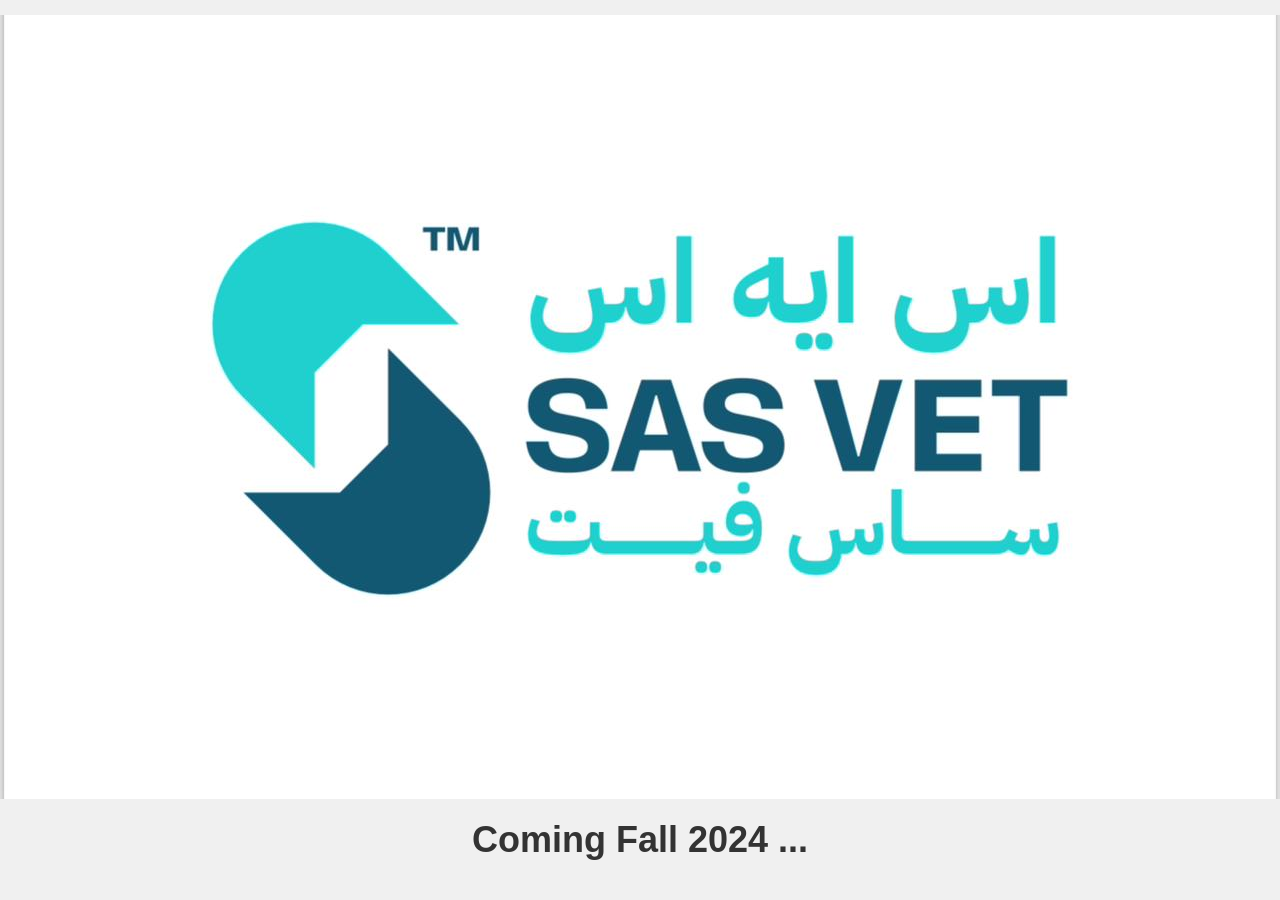
==== index.html @ 6d78b199 "Update index.html" ====
<!DOCTYPE html>
<html lang="en">
<head>
    <meta charset="UTF-8">
    <meta name="viewport" content="width=device-width, initial-scale=1.0">
    <title>Coming Fall 2024</title>
    <style>
        body {
            margin: 0;
            padding: 0;
            display: flex;
            justify-content: center;
            align-items: center;
            height: 100vh;
            background-color: #f0f0f0;
            flex-direction: column;
            font-family: Arial, sans-serif;
        }

        img {
            max-width: 100%;
            height: auto;
        }

        h1 {
            margin-top: 20px;
            font-size: 36px;
            color: #333;
        }
    </style>
</head>
<body>
    <img src="img-1.jpg" alt="Image Description">
    <h1>Coming Fall 2024 ...</h1>
</body>
</html>
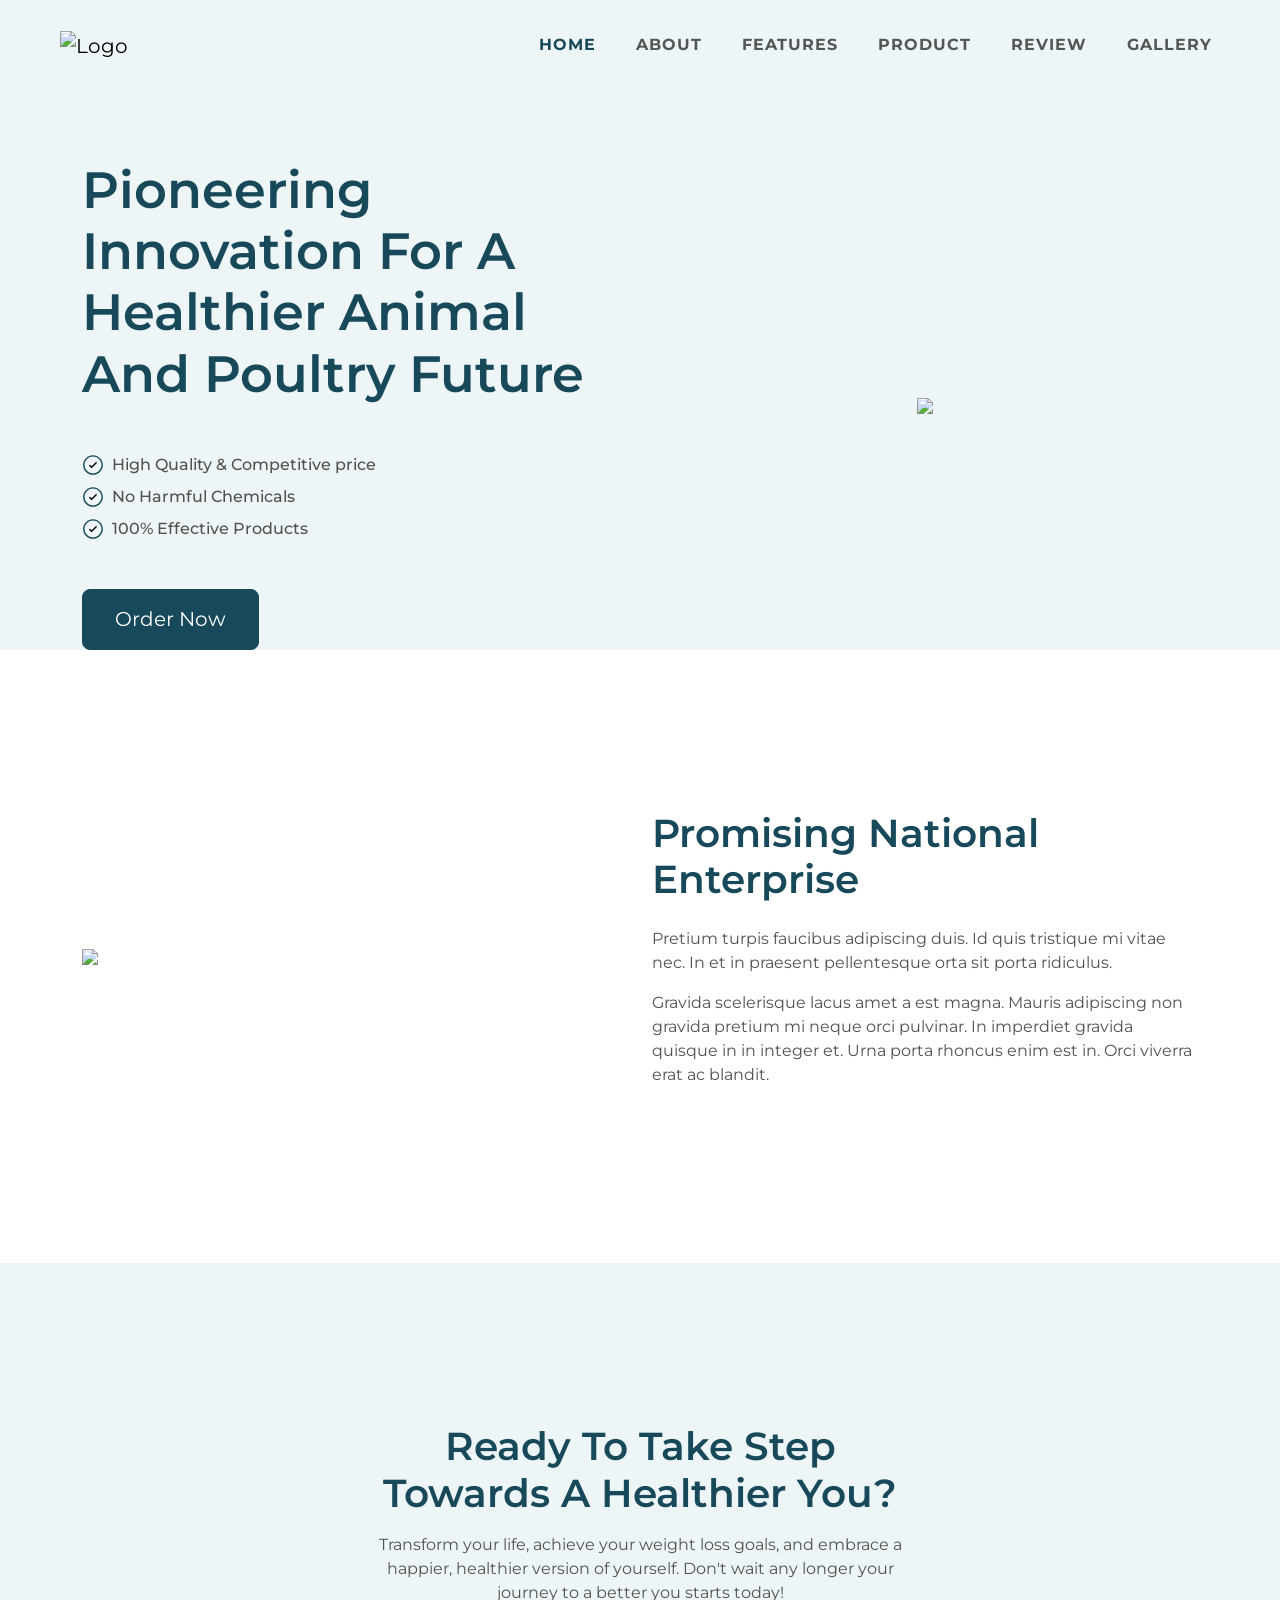
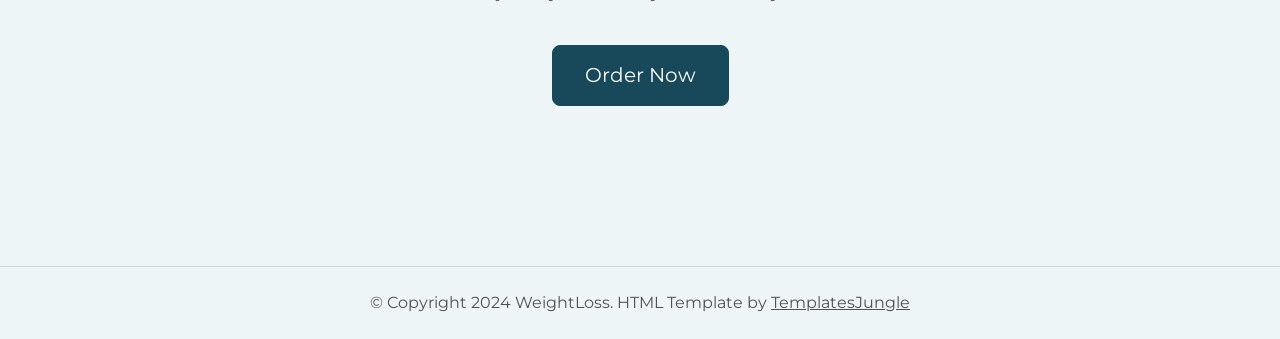
==== commit d55692d5: "Update index.html" ====
--- a/index.html
+++ b/index.html
@@ -1,36 +1,651 @@
-<!DOCTYPE html>
+<!doctype html>
 <html lang="en">
-<head>
-    <meta charset="UTF-8">
-    <meta name="viewport" content="width=device-width, initial-scale=1.0">
-    <title>Coming Fall 2024</title>
-    <style>
-        body {
-            margin: 0;
-            padding: 0;
-            display: flex;
-            justify-content: center;
-            align-items: center;
-            height: 100vh;
-            background-color: #f0f0f0;
-            flex-direction: column;
-            font-family: Arial, sans-serif;
-        }
-
-        img {
-            max-width: 100%;
-            height: auto;
-        }
-
-        h1 {
-            margin-top: 20px;
-            font-size: 36px;
-            color: #333;
-        }
-    </style>
-</head>
-<body>
-    <img src="img-1.jpg" alt="Image Description">
-    <h1>Coming Fall 2024 ...</h1>
-</body>
+    <head>
+        <title>SAS-VET-EG</title>
+        <meta charset="utf-8">
+        <meta http-equiv="X-UA-Compatible" content="IE=edge">
+        <meta name="viewport" content="width=device-width, initial-scale=1.0">
+        <meta name="format-detection" content="telephone=no">
+        <meta name="apple-mobile-web-app-capable" content="yes">
+        <meta name="author" content="">
+        <meta name="keywords" content="">
+        <meta name="description" content="">    
+
+        <link
+        href="https://cdn.jsdelivr.net/npm/bootstrap@5.3.2/dist/css/bootstrap.min.css"
+        rel="stylesheet"
+        integrity="sha384-T3c6CoIi6uLrA9TneNEoa7RxnatzjcDSCmG1MXxSR1GAsXEV/Dwwykc2MPK8M2HN"
+        crossorigin="anonymous"
+        />
+        <link rel="stylesheet" href="https://cdn.jsdelivr.net/npm/swiper@9/swiper-bundle.min.css" />
+
+        <link rel="stylesheet" href="style.css">
+
+        <link rel="preconnect" href="https://fonts.googleapis.com">
+        <link rel="preconnect" href="https://fonts.gstatic.com" crossorigin>
+        <link href="https://fonts.googleapis.com/css2?family=Montserrat:ital,wght@0,100..900;1,100..900&display=swap" rel="stylesheet"> 
+    </head>
+
+    <body class="bg-white" data-bs-spy="scroll" data-bs-target="#navbar" data-bs-root-margin="0px 0px -40%" data-bs-smooth-scroll="true" tabindex="0">
+        <!--svgs-->
+        <svg xmlns="http://www.w3.org/2000/svg" style="display: none;">
+            <!--icons-->
+            <symbol id="circle" viewBox="0 0 24 24">
+                <path fill="##17495a" d="M16.03 10.03a.75.75 0 1 0-1.06-1.06l-4.47 4.47l-1.47-1.47a.75.75 0 0 0-1.06 1.06l2 2a.75.75 0 0 0 1.06 0z"/>
+                <path fill="#17495a" fill-rule="evenodd" d="M12 1.25C6.063 1.25 1.25 6.063 1.25 12S6.063 22.75 12 22.75S22.75 17.937 22.75 12S17.937 1.25 12 1.25M2.75 12a9.25 9.25 0 1 1 18.5 0a9.25 9.25 0 0 1-18.5 0" clip-rule="evenodd"/>
+            </symbol>
+            <symbol xmlns="http://www.w3.org/2000/svg" id="star" viewBox="0 0 512 512">
+              <path fill="currentColor" d="M394 480a16 16 0 0 1-9.39-3L256 383.76L127.39 477a16 16 0 0 1-24.55-18.08L153 310.35L23 221.2a16 16 0 0 1 9-29.2h160.38l48.4-148.95a16 16 0 0 1 30.44 0l48.4 149H480a16 16 0 0 1 9.05 29.2L359 310.35l50.13 148.53A16 16 0 0 1 394 480"/>
+            </symbol>
+        </svg>
+    
+
+        <header id="header" class="site-header">
+          <nav class="navbar navbar-expand-lg px-lg-5">
+            <div class="container-fluid py-3">
+              <a class="navbar-brand" href="#logo">
+                <img src="images/Logo.png" alt="Logo" style="width: 300px; height: 75px;">
+              </a>
+              <button 
+              class="navbar-toggler" 
+              type="button" 
+              data-bs-toggle="collapse" 
+              data-bs-target="#navbarTogglerDemo02" 
+              aria-controls="navbarTogglerDemo02" 
+              aria-expanded="false" 
+              aria-label="Toggle navigation">
+                <span class="navbar-toggler-icon"></span>
+              </button>
+              <div class="collapse navbar-collapse justify-content-end" id="navbarTogglerDemo02">
+                <ul class="navbar-nav gap-4 text-end mb-2 mb-lg-0">
+                  <li class="nav-item">
+                    <a class="nav-link active text-uppercase fw-bold" aria-current="page" href="#home">Home</a>
+                  </li>
+                  <li class="nav-item">
+                    <a class="nav-link text-uppercase fw-bold" aria-current="page" href="#about">About</a>
+                  </li>
+                  <li class="nav-item">
+                    <a class="nav-link text-uppercase fw-bold" aria-current="page" href="#features">Features</a>
+                  </li>
+                  <li class="nav-item">
+                    <a class="nav-link text-uppercase fw-bold" aria-current="page" href="#product">Product</a>
+                  </li>
+                  <li class="nav-item">
+                    <a class="nav-link text-uppercase fw-bold" aria-current="page" href="#reviews">Review</a>
+                  </li>
+                  <li class="nav-item">
+                    <a class="nav-link text-uppercase fw-bold" aria-current="page" href="#gallery">Gallery</a>
+                  </li>
+                 <!-- <li class="nav-item">
+                    <a class="nav-link text-uppercase fw-bold" aria-current="page" href="https://templatesjungle.gumroad.com/l/weightloss-product-landing-page-bootstrap-html-website-template" target="_blank">Get Pro</a>
+                 --></li>
+                </ul>                    
+              </div>
+            </div>
+          </nav>
+        </header>
+
+        <section id="home" class="bg-primary-subtle section-padding pb-5 pb-md-0">
+            <div class="container">
+              <div class="row g-4 flex-row-reverse align-items-center">
+                <div class="col-md-6 text-center">
+                    <img src="images/billboard-1.png" class="img-fluid">
+                </div>
+                <div class="col-md-6">
+                <h1 class="mb-5">
+                 Pioneering Innovation for A Healthier Animal and Poultry Future
+                </h1>
+                  <div class="d-flex align-items-center icon mt-2">
+                    <svg class="circle" width="22" height="22">
+                        <use xlink:href="#circle"></use>
+                    </svg>
+                    <p class="px-2 mb-0 fw-medium">
+                        
+                         High Quality & Competitive price
+                    </p>
+                  </div>
+                  <div class="d-flex align-items-center icon mt-2">
+                    <svg class="circle" width="22" height="22">
+                        <use xlink:href="#circle"></use>
+                    </svg>
+                    <p class="px-2 mb-0 fw-medium">
+                        No Harmful Chemicals
+                    </p>
+                  </div>
+                  <div class="d-flex align-items-center icon mt-2">
+                    <svg class="circle" width="22" height="22">
+                        <use xlink:href="#circle"></use>
+                    </svg>
+                    <p class="px-2 mb-0 fw-medium">
+                      100% Effective Products 
+                    </p>
+                  </div>
+                  <button type="button" class="btn btn-primary btn-lg mt-5 btn-color">
+                    Order now
+                  </button>                     
+                </div>
+              </div>
+            </div>
+        </section>
+
+        <section id="about" class="section-padding">
+            <div class="container">
+               <div class="row align-items-center">
+                  <div class="col">
+                      <div >
+                         <img src="images/product-1.png" class="img-fluid"> 
+                      </div>
+                  </div>
+                  <div class="col text-start">
+                    <div>
+                        <h2 class="mb-4">
+                          Promising National Enterprise
+                        </h2>
+                        <p>
+                          Pretium turpis faucibus adipiscing duis. Id quis tristique mi vitae nec. In et in praesent pellentesque orta sit porta ridiculus.
+                        </p>
+                        <p>
+                          Gravida scelerisque lacus amet a est magna. Mauris adipiscing non gravida pretium mi neque orci pulvinar. In imperdiet gravida quisque in in integer et. Urna porta rhoncus enim est in. Orci viverra erat ac blandit.
+                        </p>
+                    </div> 
+                  </div>
+               </div>
+            </div>
+        </section>
+
+     <!-- >   <section id="features" class="bg-body-secondary py-5">
+            <div class="container">
+                <div class="row align-items-center">
+                    <div class="col-md-6">
+                      <h2 class="mb-4">
+                        Benefits of Our Natural Weight Loss Product
+                      </h2>
+                      <p>
+                          Mauris adipiscing non gravida pretium mi neque orci pulvinar. In imperdiet gravida quisque in in integer et urna porta rhoncus enim est in. 
+                      </p>
+                      <ul class="ps-0">
+                        <li class="d-flex align-items-center icon mt-2">
+                            <svg class="circle" width="22" height="22">
+                                <use xlink:href="#circle"></use>
+                            </svg>
+                            <p class="px-2 mb-0 fw-medium">
+                              Our weight loss product is formulated with natural ingredients.
+                            </p>
+                        </li>
+                        <li class="d-flex align-items-center icon mt-2">
+                            <svg class="circle" width="22" height="22">
+                                <use xlink:href="#circle"></use>
+                            </svg>
+                            <p class="px-2 mb-0 fw-medium">
+                              Our product can help curb your cravings and reduce the urge to overeat.
+                            </p>
+                        </li>
+                        <li class="d-flex align-items-center icon mt-2">
+                            <svg class="circle" width="22" height="22">
+                                <use xlink:href="#circle"></use>
+                            </svg>
+                            <p class="px-2 mb-0 fw-medium">
+                              Many users experience increased energy and vitality while taking.
+                            </p>
+                        </li>
+                        <li class="d-flex align-items-center icon mt-2">
+                            <svg class="circle" width="22" height="22">
+                                <use xlink:href="#circle"></use>
+                            </svg>
+                            <p class="px-2 mb-0 fw-medium">
+                              Some ingredients support better digestion, helping your body absorb.
+                            </p>
+                        </li>
+                        <li class="d-flex align-items-center icon mt-2">
+                            <svg class="circle" width="22" height="22">
+                                <use xlink:href="#circle"></use>
+                            </svg>
+                            <p class="px-2 mb-0 fw-medium">
+                              Our product can assist in maintaining stable blood sugar levels.
+                            </p>
+                        </li>
+                      </ul>
+                    </div>
+                    <div class="col-md-6">
+                        <img src="images/product-2.png" class="img-fluid">
+                    </div>
+                </div>
+            </div>
+        </section>
+
+        <section id="why-choose-us" class="section-padding">
+            <div class="container mt-5">
+                <div class="text-center">
+                  <h2>
+                      Why to choose our product?
+                  </h2>
+                </div>
+                <div class="row g-4 text-center py-4 mt-4">
+                    <div class="col-md-4">
+                      <img src="images/icon-1.png" class="img-fluid">
+                      <h4 class="mt-4">
+                        Trusted and Proven
+                      </h4>
+                      <p>
+                        Our product has a track record of success and is trusted by many who have achieved their weight loss goals and experienced improved health.
+                      </p>
+                    </div>
+                    <div class="col-md-4">
+                        <img src="images/icon-2.png" class="img-fluid">
+                        <h4 class="mt-4">
+                            Personalized Solutions
+                        </h4>
+                        <p>
+                            Our product comes in various forms and formulations to cater to different preferences and individual needs, ensuring a tailored approach.
+                        </p>
+                    </div>
+                    <div class="col-md-4">
+                        <img src="images/icon-3.png" class="img-fluid">
+                        <h4 class="mt-4">
+                            Comprehensive Approach
+                        </h4>
+                        <p>
+                            Our product takes a holistic approach to health, considering factors like stress, emotional eating, and overall wellness, providing a well-rounded.
+                        </p>
+                    </div>
+                    <div class="col-md-4">
+                      <img src="images/icon-4.png" class="img-fluid">
+                      <h4 class="mt-4">
+                        Sustainability and Eco-Friendly
+                      </h4>
+                      <p>
+                        We are committed to sustainable practices, both in our product formulation and packaging, reducing our environmental impact.
+                      </p>
+                    </div>
+                    <div class="col-md-4">
+                        <img src="images/icon-5.png" class="img-fluid">
+                        <h4 class="mt-4">
+                          Overall Health Benefits
+                        </h4>
+                        <p>
+                          Taking our natural weight loss product can contribute to your overall well-being, potentially reducing the risk of chronic diseases associated.
+                        </p>
+                    </div>
+                    <div class="col-md-4">
+                        <img src="images/icon-6.png" class="img-fluid">
+                        <h4 class="mt-4">
+                          Inflammation Reduction
+                        </h4>
+                        <p>
+                          Certain ingredients have anti-inflammatory properties, potentially reducing inflammation-related health issues.
+                        </p>
+                    </div>
+                </div>        
+            </div>
+        </section>
+
+        <section id="product" class="section-padding pt-0">
+            <div class="container text-center">
+                <div class="mb-5">
+                    <h2>
+                        Weight loss Product
+                    </h2>
+                    <p>
+                        Quality guaranteed
+                    </p>
+                </div>
+                <div class="row g-4">
+                    <div class="col-md-4">
+                       <img src="images/product-3.png" class="img-fluid">
+                       <h2 class="text-primary mt-4">
+                        $39.00
+                       </h2> 
+                       <button type="button" class="btn btn-primary btn-lg mt-3 btn-color">
+                        Order Now
+                       </button> 
+                    </div>
+                    <div class="col-md-4">
+                        <img src="images/product-4.png" class="img-fluid">
+                       <h2 class="text-primary mt-4">
+                        $66.00
+                       </h2> 
+                       <button type="button" class="btn btn-primary btn-lg mt-3 btn-color">
+                        Order Now
+                       </button> 
+                    </div>
+                    <div class="col-md-4">
+                        <img src="images/product-4.png" class="img-fluid">
+                       <h2 class="text-primary mt-4">
+                        $90.00
+                       </h2> 
+                       <button type="button" class="btn btn-primary btn-lg mt-3 btn-color">
+                        Order Now
+                       </button> 
+                    </div>
+                </div>                
+            </div>
+        </section>
+
+        <section id="reviews" class="bg-body-secondary section-padding">
+            <div class="container">
+                <div class="text-center mb-5">
+                  <h2>
+                      Customer's Reviews
+                  </h2>
+                </div>
+                <div class="swiper testimonial-swiper">
+                  <div class="swiper-wrapper">
+                      <div class="testimonial-card border rounded-3 py-5 px-3 swiper-slide">
+                        <div class="text-center">
+                          <h4>
+                            Kevin H.
+                          </h4>
+                          <h6 class="mb-3">
+                            8/20/2023
+                          </h6>
+                          <p class="fs-5">
+                            “Malesuada et ut vitae eget. Leo viverra fringilla faucibus proin lacinia ornare amet. Aliquam mi eros dapibus pulvinar.”
+                          </p>
+                          <div class="review-icon">
+                            <svg class="star text-warning" width="20" height="20">
+                              <use xlink:href="#star"></use>
+                            </svg>
+                            <svg class="star text-warning" width="20" height="20">
+                              <use xlink:href="#star"></use>
+                            </svg>
+                            <svg class="star text-warning" width="20" height="20">
+                              <use xlink:href="#star"></use>
+                            </svg>
+                            <svg class="star text-warning" width="20" height="20">
+                              <use xlink:href="#star"></use>
+                            </svg>
+                            <svg class="star text-warning" width="20" height="20">
+                              <use xlink:href="#star"></use>
+                            </svg>
+                          </div>
+                        </div>    
+                      </div>
+                      <div class="testimonial-card border rounded-3 py-5 px-3 swiper-slide">
+                        <div class="text-center">
+                          <h4>
+                            Kevin H.
+                          </h4>
+                          <h6 class="mb-3">
+                            8/20/2023
+                          </h6>
+                          <p class="fs-5">
+                            “Malesuada et ut vitae eget. Leo viverra fringilla faucibus proin lacinia ornare amet. Aliquam mi eros dapibus pulvinar.”
+                          </p>
+                          <div class="review-icon">
+                            <svg class="star text-warning" width="20" height="20">
+                              <use xlink:href="#star"></use>
+                            </svg>
+                            <svg class="star text-warning" width="20" height="20">
+                              <use xlink:href="#star"></use>
+                            </svg>
+                            <svg class="star text-warning" width="20" height="20">
+                              <use xlink:href="#star"></use>
+                            </svg>
+                            <svg class="star text-warning" width="20" height="20">
+                              <use xlink:href="#star"></use>
+                            </svg>
+                            <svg class="star text-warning" width="20" height="20">
+                              <use xlink:href="#star"></use>
+                            </svg>
+                          </div>
+                        </div>    
+                      </div>        
+                      <div class="testimonial-card border rounded-3 py-5 px-3 swiper-slide">
+                        <div class="text-center">
+                          <h4>
+                            Kevin H.
+                          </h4>
+                          <h6 class="mb-3">
+                            8/20/2023
+                          </h6>
+                          <p class="fs-5">
+                            “Malesuada et ut vitae eget. Leo viverra fringilla faucibus proin lacinia ornare amet. Aliquam mi eros dapibus pulvinar.”
+                          </p>
+                          <div class="review-icon">
+                            <svg class="star text-warning" width="20" height="20">
+                              <use xlink:href="#star"></use>
+                            </svg>
+                            <svg class="star text-warning" width="20" height="20">
+                              <use xlink:href="#star"></use>
+                            </svg>
+                            <svg class="star text-warning" width="20" height="20">
+                              <use xlink:href="#star"></use>
+                            </svg>
+                            <svg class="star text-warning" width="20" height="20">
+                              <use xlink:href="#star"></use>
+                            </svg>
+                            <svg class="star text-warning" width="20" height="20">
+                              <use xlink:href="#star"></use>
+                            </svg>
+                          </div>
+                        </div>    
+                      </div>        
+                      <div class="testimonial-card border rounded-3 py-5 px-3 swiper-slide">
+                        <div class="text-center">
+                          <h4>
+                            Kevin H.
+                          </h4>
+                          <h6 class="mb-3">
+                            8/20/2023
+                          </h6>
+                          <p class="fs-5">
+                            “Malesuada et ut vitae eget. Leo viverra fringilla faucibus proin lacinia ornare amet. Aliquam mi eros dapibus pulvinar.”
+                          </p>
+                          <div class="review-icon">
+                            <svg class="star text-warning" width="20" height="20">
+                              <use xlink:href="#star"></use>
+                            </svg>
+                            <svg class="star text-warning" width="20" height="20">
+                              <use xlink:href="#star"></use>
+                            </svg>
+                            <svg class="star text-warning" width="20" height="20">
+                              <use xlink:href="#star"></use>
+                            </svg>
+                            <svg class="star text-warning" width="20" height="20">
+                              <use xlink:href="#star"></use>
+                            </svg>
+                            <svg class="star text-warning" width="20" height="20">
+                              <use xlink:href="#star"></use>
+                            </svg>
+                          </div>
+                        </div>    
+                      </div>        
+                      <div class="testimonial-card border rounded-3 py-5 px-3 swiper-slide">
+                        <div class="text-center">
+                          <h4>
+                            Kevin H.
+                          </h4>
+                          <h6 class="mb-3">
+                            8/20/2023
+                          </h6>
+                          <p class="fs-5">
+                            “Malesuada et ut vitae eget. Leo viverra fringilla faucibus proin lacinia ornare amet. Aliquam mi eros dapibus pulvinar.”
+                          </p>
+                          <div class="review-icon">
+                            <svg class="star text-warning" width="20" height="20">
+                              <use xlink:href="#star"></use>
+                            </svg>
+                            <svg class="star text-warning" width="20" height="20">
+                              <use xlink:href="#star"></use>
+                            </svg>
+                            <svg class="star text-warning" width="20" height="20">
+                              <use xlink:href="#star"></use>
+                            </svg>
+                            <svg class="star text-warning" width="20" height="20">
+                              <use xlink:href="#star"></use>
+                            </svg>
+                            <svg class="star text-warning" width="20" height="20">
+                              <use xlink:href="#star"></use>
+                            </svg>
+                          </div>
+                        </div>    
+                      </div>        
+                      <div class="testimonial-card border rounded-3 py-5 px-3 swiper-slide">
+                        <div class="text-center">
+                          <h4>
+                            Kevin H.
+                          </h4>
+                          <h6 class="mb-3">
+                            8/20/2023
+                          </h6>
+                          <p class="fs-5">
+                            “Malesuada et ut vitae eget. Leo viverra fringilla faucibus proin lacinia ornare amet. Aliquam mi eros dapibus pulvinar.”
+                          </p>
+                          <div class="review-icon">
+                            <svg class="star text-warning" width="20" height="20">
+                              <use xlink:href="#star"></use>
+                            </svg>
+                            <svg class="star text-warning" width="20" height="20">
+                              <use xlink:href="#star"></use>
+                            </svg>
+                            <svg class="star text-warning" width="20" height="20">
+                              <use xlink:href="#star"></use>
+                            </svg>
+                            <svg class="star text-warning" width="20" height="20">
+                              <use xlink:href="#star"></use>
+                            </svg>
+                            <svg class="star text-warning" width="20" height="20">
+                              <use xlink:href="#star"></use>
+                            </svg>
+                          </div>
+                        </div>    
+                      </div>  
+                      <div class="testimonial-card border rounded-3 py-5 px-3 swiper-slide">
+                        <div class="text-center">
+                          <h4>
+                            Kevin H.
+                          </h4>
+                          <h6 class="mb-3">
+                            8/20/2023
+                          </h6>
+                          <p class="fs-5">
+                            “Malesuada et ut vitae eget. Leo viverra fringilla faucibus proin lacinia ornare amet. Aliquam mi eros dapibus pulvinar.”
+                          </p>
+                          <div class="review-icon">
+                            <svg class="star text-warning" width="20" height="20">
+                              <use xlink:href="#star"></use>
+                            </svg>
+                            <svg class="star text-warning" width="20" height="20">
+                              <use xlink:href="#star"></use>
+                            </svg>
+                            <svg class="star text-warning" width="20" height="20">
+                              <use xlink:href="#star"></use>
+                            </svg>
+                            <svg class="star text-warning" width="20" height="20">
+                              <use xlink:href="#star"></use>
+                            </svg>
+                            <svg class="star text-warning" width="20" height="20">
+                              <use xlink:href="#star"></use>
+                            </svg>
+                          </div>
+                        </div>    
+                      </div>  
+                      <div class="testimonial-card border rounded-3 py-5 px-3 swiper-slide">
+                        <div class="text-center">
+                          <h4>
+                            Kevin H.
+                          </h4>
+                          <h6 class="mb-3">
+                            8/20/2023
+                          </h6>
+                          <p class="fs-5">
+                            “Malesuada et ut vitae eget. Leo viverra fringilla faucibus proin lacinia ornare amet. Aliquam mi eros dapibus pulvinar.”
+                          </p>
+                          <div class="review-icon">
+                            <svg class="star text-warning" width="20" height="20">
+                              <use xlink:href="#star"></use>
+                            </svg>
+                            <svg class="star text-warning" width="20" height="20">
+                              <use xlink:href="#star"></use>
+                            </svg>
+                            <svg class="star text-warning" width="20" height="20">
+                              <use xlink:href="#star"></use>
+                            </svg>
+                            <svg class="star text-warning" width="20" height="20">
+                              <use xlink:href="#star"></use>
+                            </svg>
+                            <svg class="star text-warning" width="20" height="20">
+                              <use xlink:href="#star"></use>
+                            </svg>
+                          </div>
+                        </div>    
+                      </div>  
+                  </div>
+                </div>
+                <div class="testimonial-swiper-pagination position-relative mt-5 text-center"></div>
+            </div>
+        </section>
+
+        <section id="gallery" class="section-padding">
+          <div class="container">
+              <div class="text-center mb-5">
+              <h2>
+                Our gallery
+              </h2>
+              </div>
+              <div class="swiper gallery-swiper"> 
+                <div class="swiper-wrapper">
+                    <div class="gallery-image py-2 px-1 swiper-slide">
+                      <img src="images/gallery1.jpg" class="img-fluid rounded-3">
+                    </div>
+                    <div class="gallery-image py-2 px-1 swiper-slide">
+                      <img src="images/gallery2.jpg" class="img-fluid rounded-3">
+                    </div>
+                    <div class="gallery-image py-2 px-1 swiper-slide">
+                      <img src="images/gallery3.jpg" class="img-fluid rounded-3">
+                    </div>
+                    <div class="gallery-image py-2 px-1 swiper-slide">
+                      <img src="images/gallery4.jpg" class="img-fluid rounded-3">
+                    </div>
+                    <div class="gallery-image py-2 px-1 swiper-slide">
+                      <img src="images/gallery2.jpg" class="img-fluid rounded-3">
+                    </div>
+                    <div class="gallery-image py-2 px-1 swiper-slide">
+                      <img src="images/gallery1.jpg" class="img-fluid rounded-3">
+                    </div>
+                </div>
+              </div>
+              <div class="gallery-swiper-pagination position-relative mt-5 text-center"></div>
+          </div>
+        </section> -->
+
+        <footer id="footer" class="section-padding bg-primary-subtle">
+          <div class="container align-items-center">
+            <div class="row">
+              <div class="col-md-6 offset-md-3 text-center">
+                <h2 class="mb-3">
+                    Ready to Take Step Towards a Healthier You?
+                </h2>
+                <p>
+                    Transform your life, achieve your weight loss goals, and embrace a happier, healthier version of yourself. Don't wait any longer your journey to a better you starts today!
+                </p>
+                <button type="button" class="btn btn-primary btn-lg mt-4">
+                    Order Now
+                </button>
+              </div>
+            </div>
+        </div>
+        </footer>
+        <hr class="m-0">
+        <div class="footer-bottom container-fluid text-center bg-primary-subtle">
+          <div class="copyright py-4">
+            <p class="mb-0">© Copyright 2024 WeightLoss. HTML Template by <a href="https://templatesjungle.com/" target="_blank">TemplatesJungle</a>
+            </p>
+          </div>
+        </div>
+        
+        <script src="js/jquery-1.11.0.min.js"></script>
+        <script
+            src="https://cdn.jsdelivr.net/npm/@popperjs/core@2.11.8/dist/umd/popper.min.js"
+            integrity="sha384-I7E8VVD/ismYTF4hNIPjVp/Zjvgyol6VFvRkX/vR+Vc4jQkC+hVqc2pM8ODewa9r"
+            crossorigin="anonymous"
+        ></script>
+        <script
+            src="https://cdn.jsdelivr.net/npm/bootstrap@5.3.2/dist/js/bootstrap.min.js"
+            integrity="sha384-BBtl+eGJRgqQAUMxJ7pMwbEyER4l1g+O15P+16Ep7Q9Q+zqX6gSbd85u4mG4QzX+"
+            crossorigin="anonymous"
+        ></script>
+        <script src="https://cdn.jsdelivr.net/npm/swiper/swiper-bundle.min.js"></script>
+        <script type="text/javascript" src="js/script.js"></script>
+    </body>
 </html>
--- a/style.css
+++ b/style.css
@@ -0,0 +1,163 @@
+/*
+Theme Name: WeightLoss
+Theme URI: https://templatejungle.com/
+Author: TemplatesJungle
+Author URI: https://templatesjungle.com/
+Description: WeightLoss – WeightLoss Landing Page Bootstrap 5 HTML Website Template
+Version: 1.1
+*/
+
+/*--------------------------------------------------------------
+This is main CSS file that contains custom style rules used in this template
+--------------------------------------------------------------*/
+    
+/*--------------------------------------------------------------
+/** VARIABLES
+--------------------------------------------------------------*/
+:root {
+         font-family: "Montserrat", sans-serif;
+         --body-font: "Montserrat", sans-serif;
+         --bs-btn-font-family: "Montserrat", sans-serif;
+}
+:root {
+        --bs-primary: #033435;
+        --bs-primary-rgb: 243, 130, 82;
+        --bs-secondary: #17495a;
+        --bs-secondary-rgb: 89, 136, 152;
+        --bs-info-rgb: 13, 202, 240;
+        --body-color: #515151;
+        --bs-heading-color: #333636;
+        --bs-secondary-bg: #a8cedb;
+        --bs-secondary-bg-rgb: 246, 246, 246;
+        --bs-primary-bg-subtle: #edf5f6;
+        --bs-link-color: var(--bs-heading-color);
+        --bs-link-color-rgb: var(--bs-heading-color);
+        --bs-link-hover-color: var(--bs-primary);
+        --bs-link-hover-color-rgb: var(--bs-primary-rgb);
+        --swiper-theme-color: var(--bs-primary) !important;
+        --swiper-pagination-color: var(--bs-primary) !important;
+}
+
+/*#F6F6F6;
+#F6F1ED;
+*/
+
+body {
+   font-family: var(--body-font);
+   font-weight: 400;
+   font-size: 16px;
+   color: var(--body-color);
+}
+
+.h1, .h2, .h3, .h4, .h5, .h6, h1, h2, h3, h4, h5, h6 {
+   text-transform: capitalize;
+}
+
+h1 {
+   font-size: 51px;
+   font-weight: 600;
+   font-family: var(--body-font);
+   color: var(--bs-secondary); 
+}
+
+
+h2 {
+   font-size: 39px;
+   font-weight: 600;
+   font-family: var(--body-font);
+   color: var(--bs-secondary); 
+}
+
+h3 {
+   font-size: 22px;
+   font-weight: 400;
+   font-family: var(--body-font);
+}
+
+h4 {
+   font-size: 21px;
+   font-weight: 600;
+   font-family: var(--body-font);
+}
+
+h5 {
+   font-size: 18px;
+   font-weight: 500;
+   font-family: var(--body-font);
+}
+
+h6 {
+   font-size: 16px;
+   font-weight: 500;
+   font-family: var(--body-font);
+}
+
+.btn-primary {
+   font-family: var(--bs-btn-font-family);
+   --bs-btn-color: #fff;
+   --bs-btn-bg: var(--bs-secondary);
+   --bs-btn-border-color: var(--bs-secondary);
+   --bs-btn-hover-color: #fff;
+   --bs-btn-hover-bg: var(--bs-primary);
+   --bs-btn-hover-border-color: var(--bs-primary);
+   --bs-btn-focus-shadow-rgb: 49, 132, 253;
+   --bs-btn-active-color: #fff;
+   --bs-btn-active-bg: var(--bs-primary);
+   --bs-btn-active-border-color: var(--bs-primary);
+   text-transform: capitalize;
+}
+
+.btn-group-lg>.btn, .btn-lg {
+   --bs-btn-padding-y: 0.9rem;
+   --bs-btn-padding-x: 2rem;
+}
+
+/* section padding and margin */
+.section-padding{
+   padding-top: 160px;
+   padding-bottom: 160px;
+}
+.section-margin{
+   margin-top: 160px;
+   margin-bottom: 160px;
+}
+
+.navbar {
+   --bs-navbar-active-color: var(--bs-secondary); 
+}
+.nav-link {
+   letter-spacing: 1px;
+}
+
+.swiper-pagination-bullet{
+   background-color: var(--bs-gray-300);
+   opacity: 1;
+   width: 17px;
+   height: 17px;
+}
+.swiper-pagination-bullet.swiper-pagination-bullet-active{
+   background-color: var(--swiper-pagination-color);
+}
+
+.site-header {
+   position: fixed;
+   top: 0;
+   background-color: transparent;
+   width: 100%;
+   z-index: 999999;
+   transition: background-color 0.3s ease;
+}
+.site-header.sticky{
+   background-color: var(--bs-light);
+}
+.custom-h1 {
+   text-align: justify;
+   width: 100%; 
+   margin: 0 ; 
+}
+
+.custom-h1::after {
+   content: "";
+   display: inline-block;
+   width: 100%;
+}
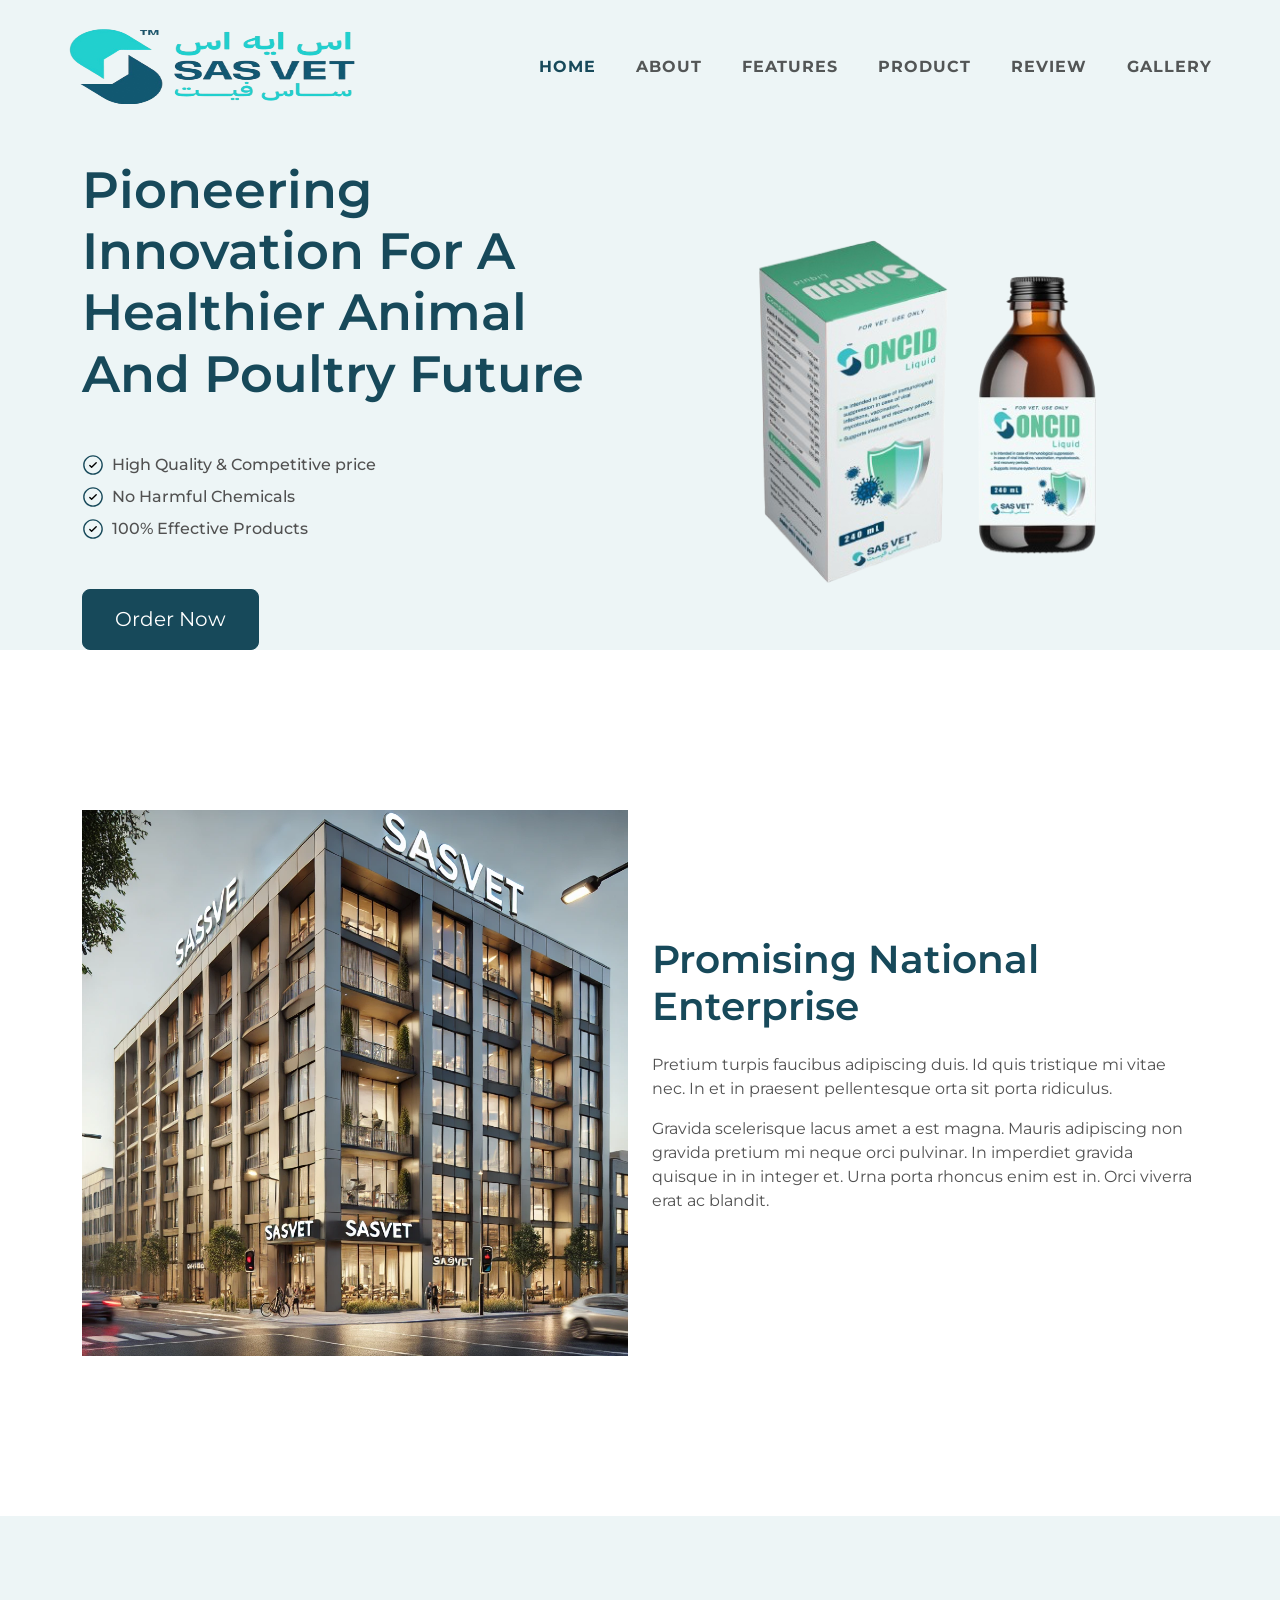
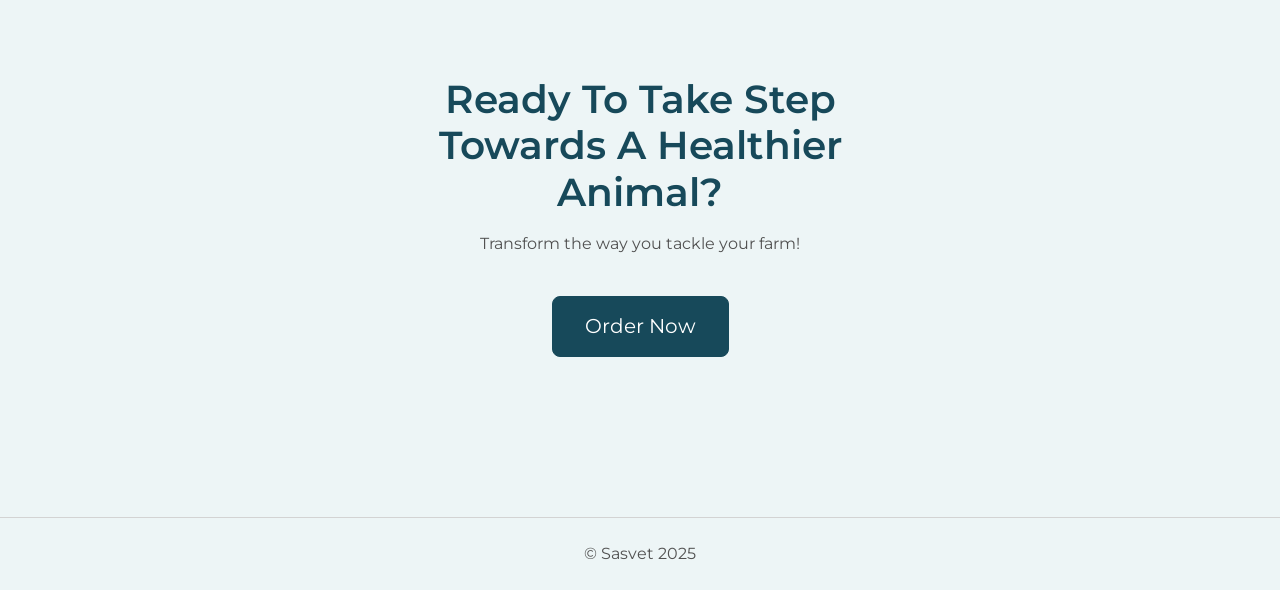
==== commit 733eea2e: "Update index.html" ====
--- a/index.html
+++ b/index.html
@@ -614,10 +614,10 @@
             <div class="row">
               <div class="col-md-6 offset-md-3 text-center">
                 <h2 class="mb-3">
-                    Ready to Take Step Towards a Healthier You?
+                    Ready to Take Step Towards a Healthier animal?
                 </h2>
                 <p>
-                    Transform your life, achieve your weight loss goals, and embrace a happier, healthier version of yourself. Don't wait any longer your journey to a better you starts today!
+                    Transform the way you tackle your farm!
                 </p>
                 <button type="button" class="btn btn-primary btn-lg mt-4">
                     Order Now
@@ -629,7 +629,7 @@
         <hr class="m-0">
         <div class="footer-bottom container-fluid text-center bg-primary-subtle">
           <div class="copyright py-4">
-            <p class="mb-0">© Copyright 2024 WeightLoss. HTML Template by <a href="https://templatesjungle.com/" target="_blank">TemplatesJungle</a>
+            <p class="mb-0">© Sasvet 2025
             </p>
           </div>
         </div>
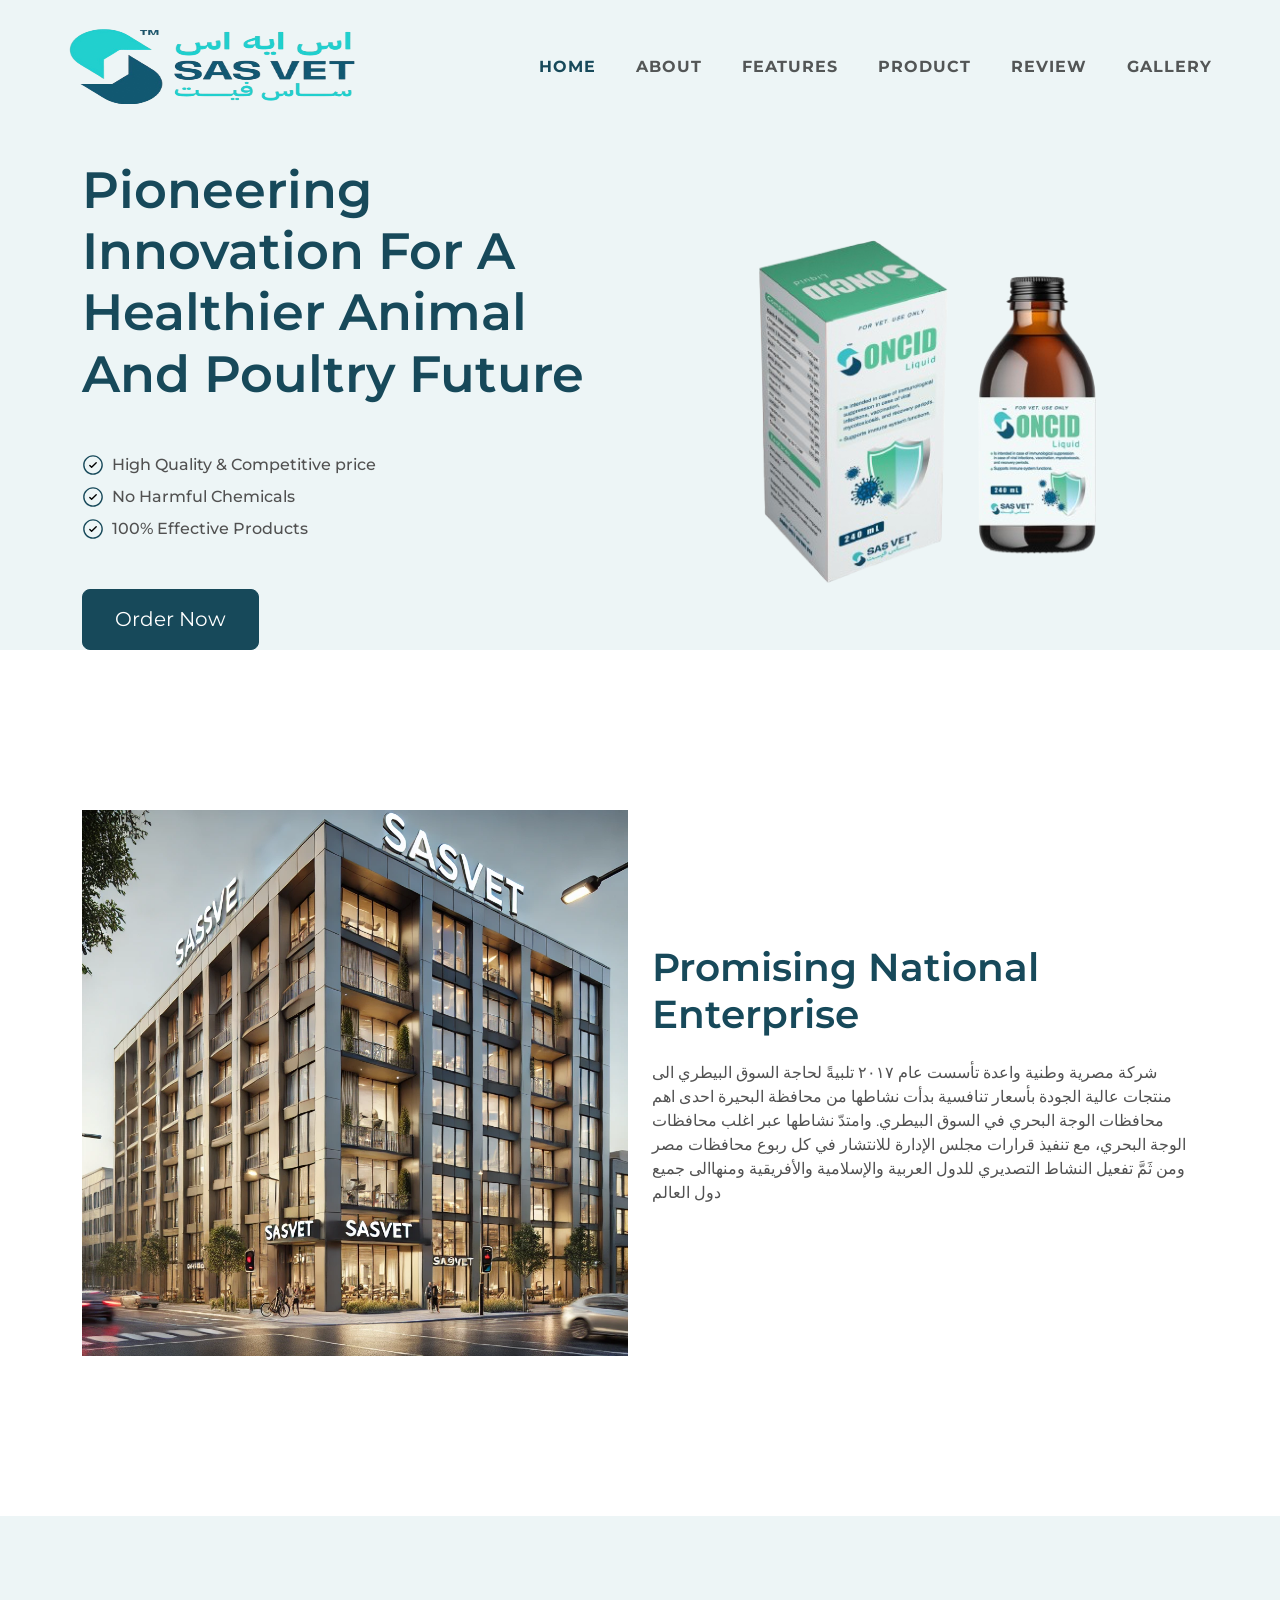
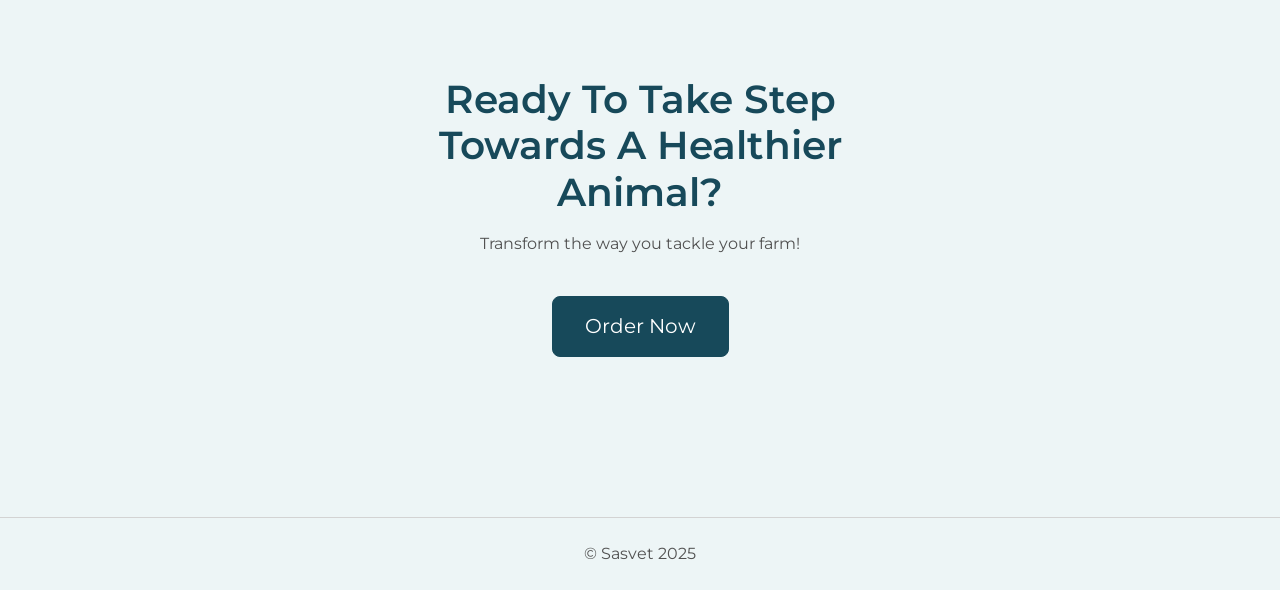
==== commit c6a96ed1: "Update index.html" ====
--- a/index.html
+++ b/index.html
@@ -141,11 +141,9 @@
                         <h2 class="mb-4">
                           Promising National Enterprise
                         </h2>
+                        
                         <p>
-                          Pretium turpis faucibus adipiscing duis. Id quis tristique mi vitae nec. In et in praesent pellentesque orta sit porta ridiculus.
-                        </p>
-                        <p>
-                          Gravida scelerisque lacus amet a est magna. Mauris adipiscing non gravida pretium mi neque orci pulvinar. In imperdiet gravida quisque in in integer et. Urna porta rhoncus enim est in. Orci viverra erat ac blandit.
+                          شركة مصرية وطنية واعدة تأسست عام ٢٠١٧ تلبيةً لحاجة السوق البيطري الى منتجات عالية الجودة بأسعار تنافسية بدأت نشاطها من محافظة البحيرة احدى اهم محافظات الوجة البحري في السوق البيطري. وامتدّ نشاطها عبر اغلب محافظات الوجة البحري، مع تنفيذ قرارات مجلس الإدارة للانتشار في كل ربوع محافظات مصر ومن ثَمَّ تفعيل النشاط التصديري للدول العربية والإسلامية والأفريقية ومنهاالى جميع دول العالم
                         </p>
                     </div> 
                   </div>
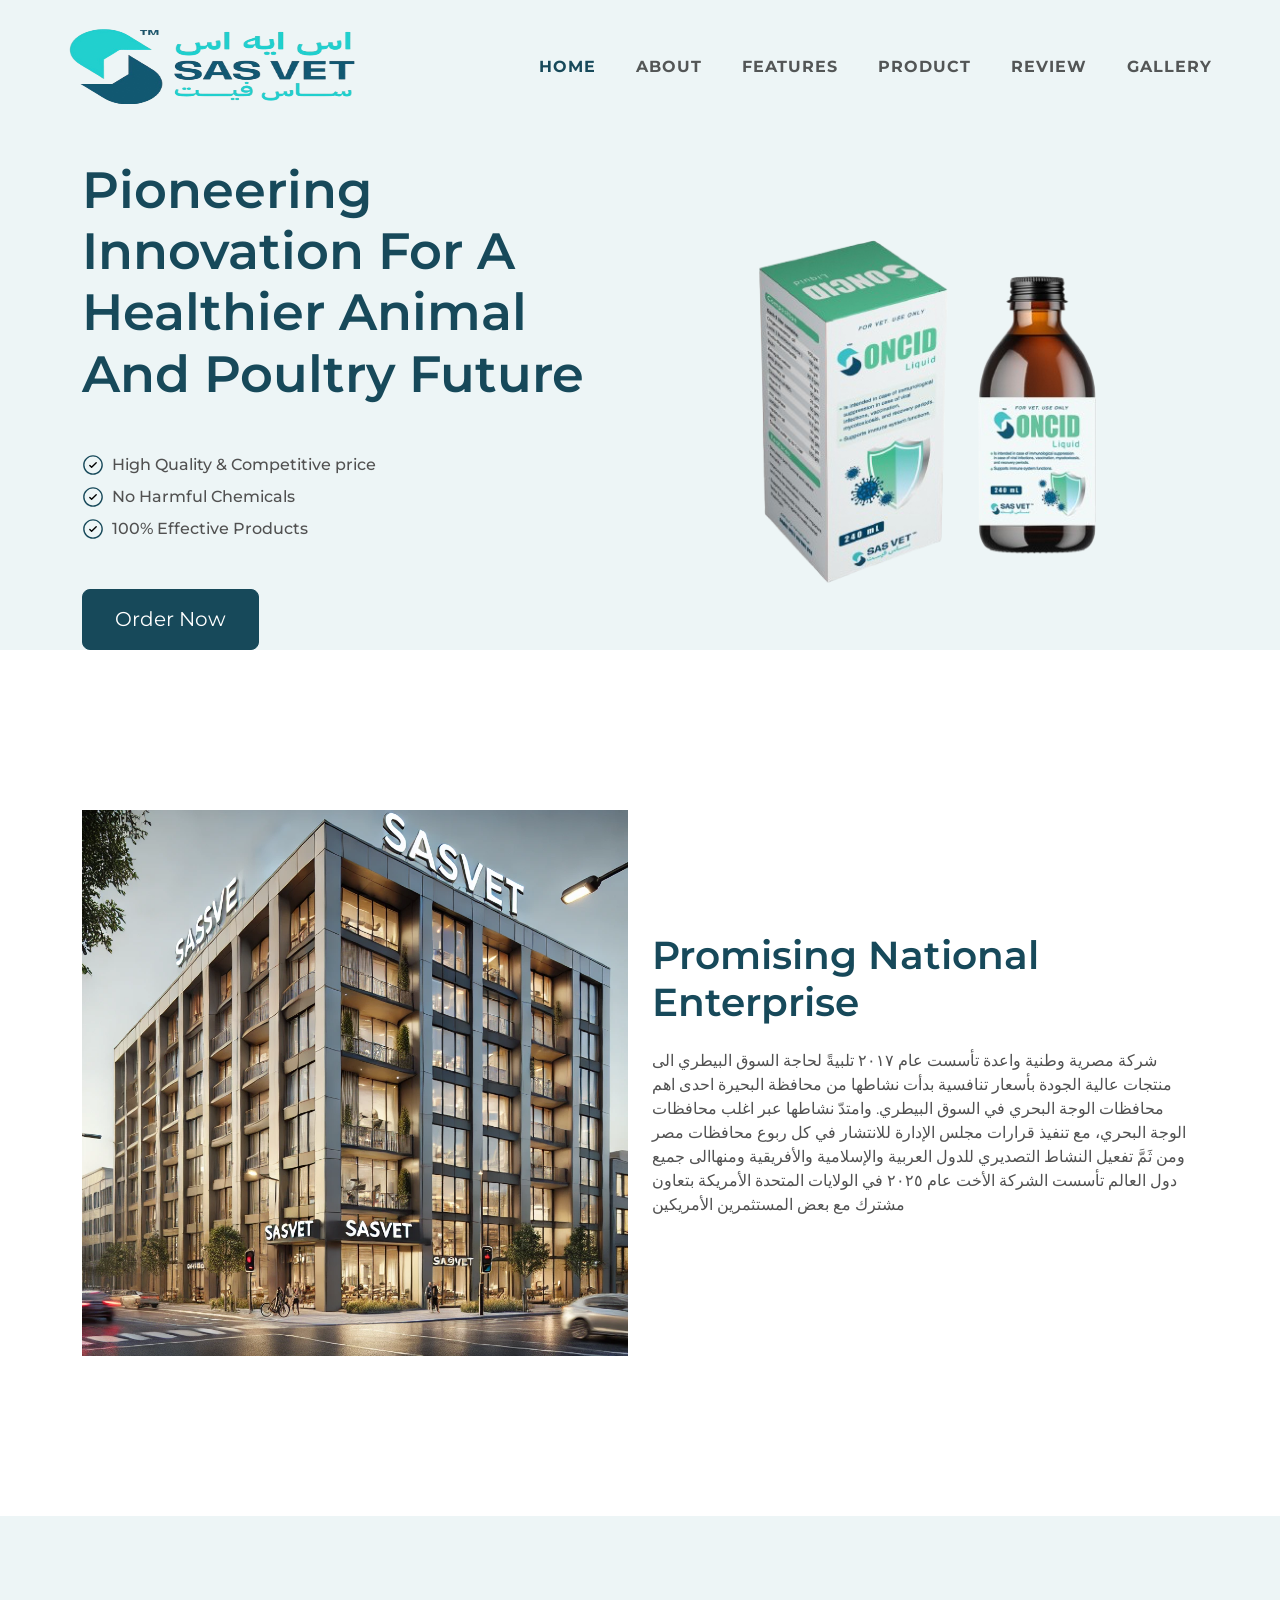
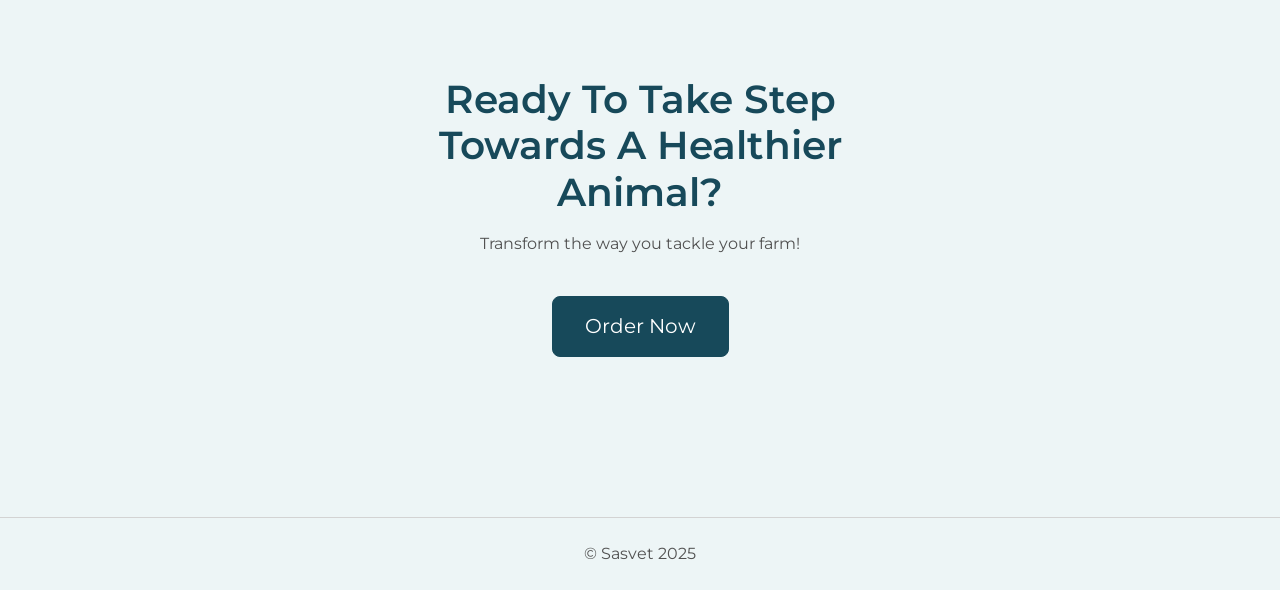
==== commit 8bf3295c: "Update index.html" ====
--- a/index.html
+++ b/index.html
@@ -143,7 +143,7 @@
                         </h2>
                         
                         <p>
-                          شركة مصرية وطنية واعدة تأسست عام ٢٠١٧ تلبيةً لحاجة السوق البيطري الى منتجات عالية الجودة بأسعار تنافسية بدأت نشاطها من محافظة البحيرة احدى اهم محافظات الوجة البحري في السوق البيطري. وامتدّ نشاطها عبر اغلب محافظات الوجة البحري، مع تنفيذ قرارات مجلس الإدارة للانتشار في كل ربوع محافظات مصر ومن ثَمَّ تفعيل النشاط التصديري للدول العربية والإسلامية والأفريقية ومنهاالى جميع دول العالم
+                         شركة مصرية وطنية واعدة تأسست عام ٢٠١٧ تلبيةً لحاجة السوق البيطري الى منتجات عالية الجودة بأسعار تنافسية بدأت نشاطها من محافظة البحيرة احدى اهم محافظات الوجة البحري في السوق البيطري. وامتدّ نشاطها عبر اغلب محافظات الوجة البحري، مع تنفيذ قرارات مجلس الإدارة للانتشار في كل ربوع محافظات مصر ومن ثَمَّ تفعيل النشاط التصديري للدول العربية والإسلامية والأفريقية ومنهاالى جميع دول العالم تأسست الشركة الأخت عام ٢٠٢٥ في الولايات المتحدة الأمريكة بتعاون مشترك مع بعض المستثمرين الأمريكين
                         </p>
                     </div> 
                   </div>
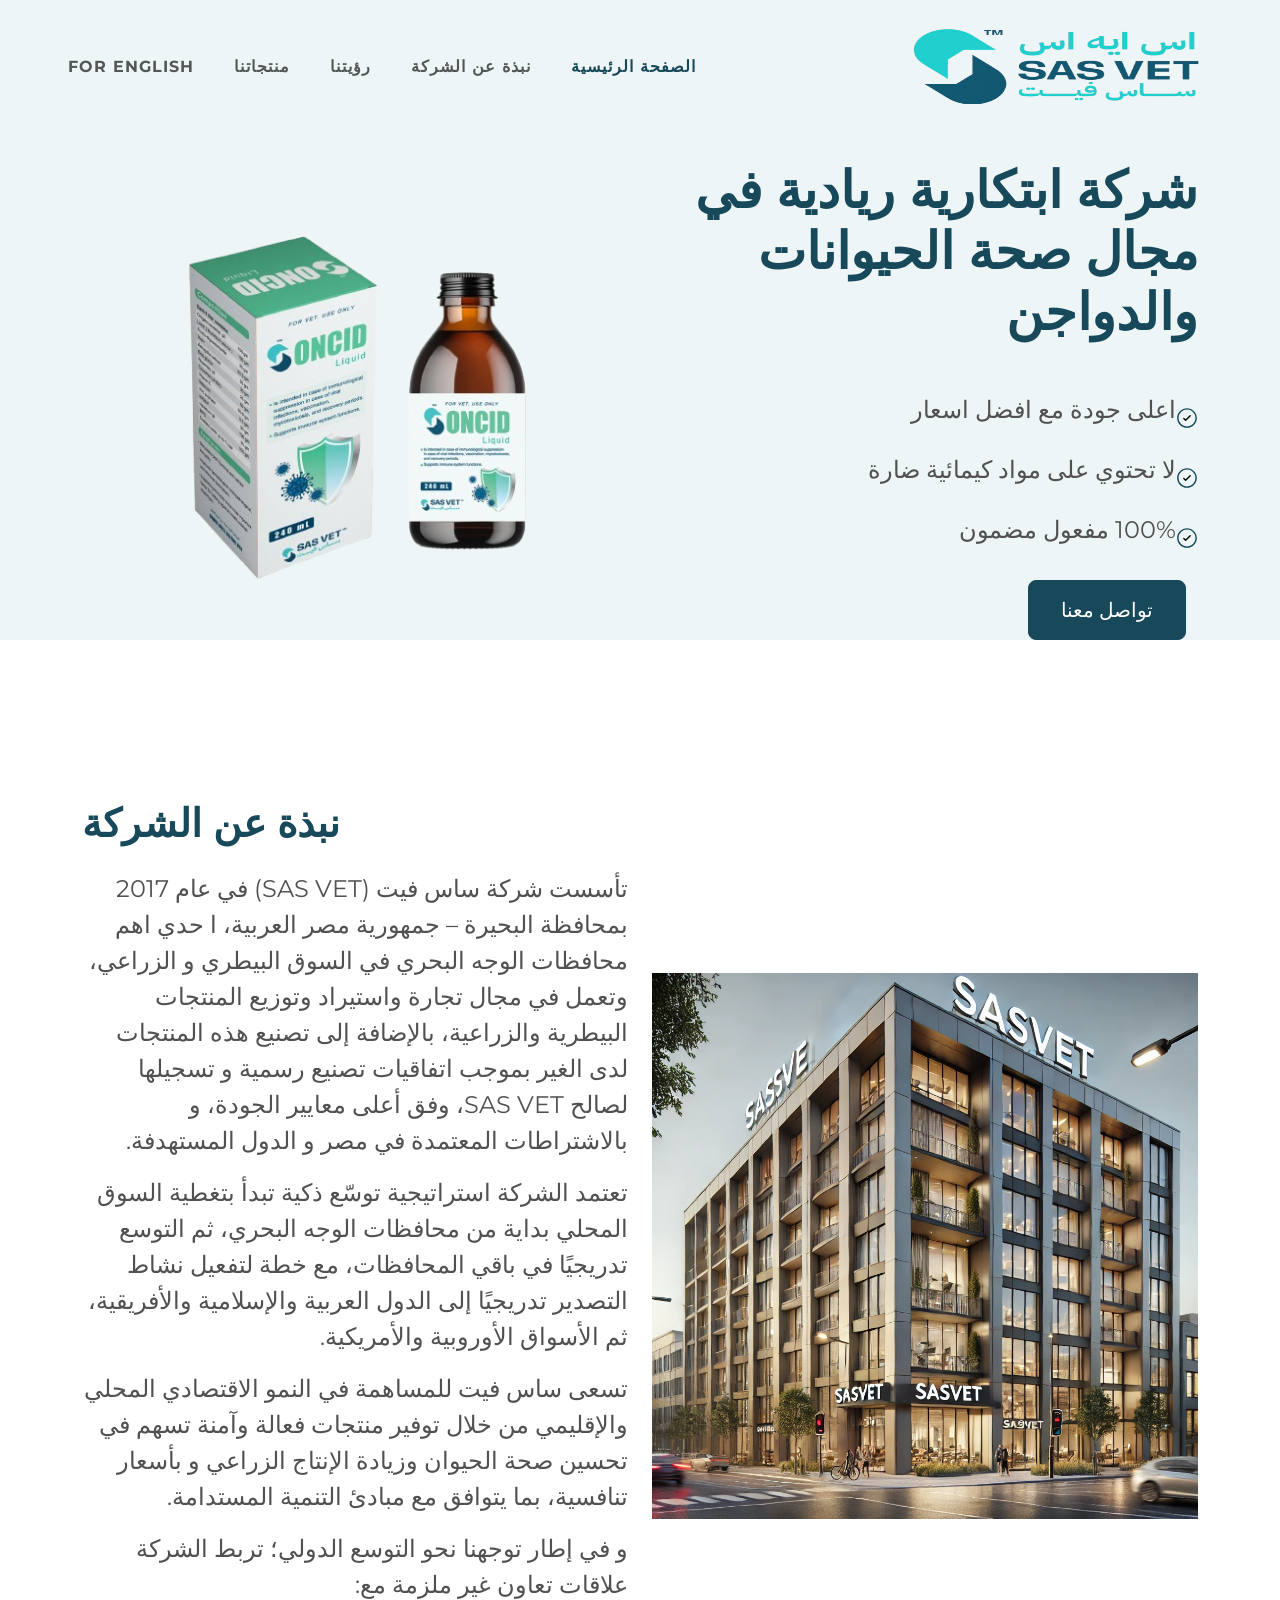
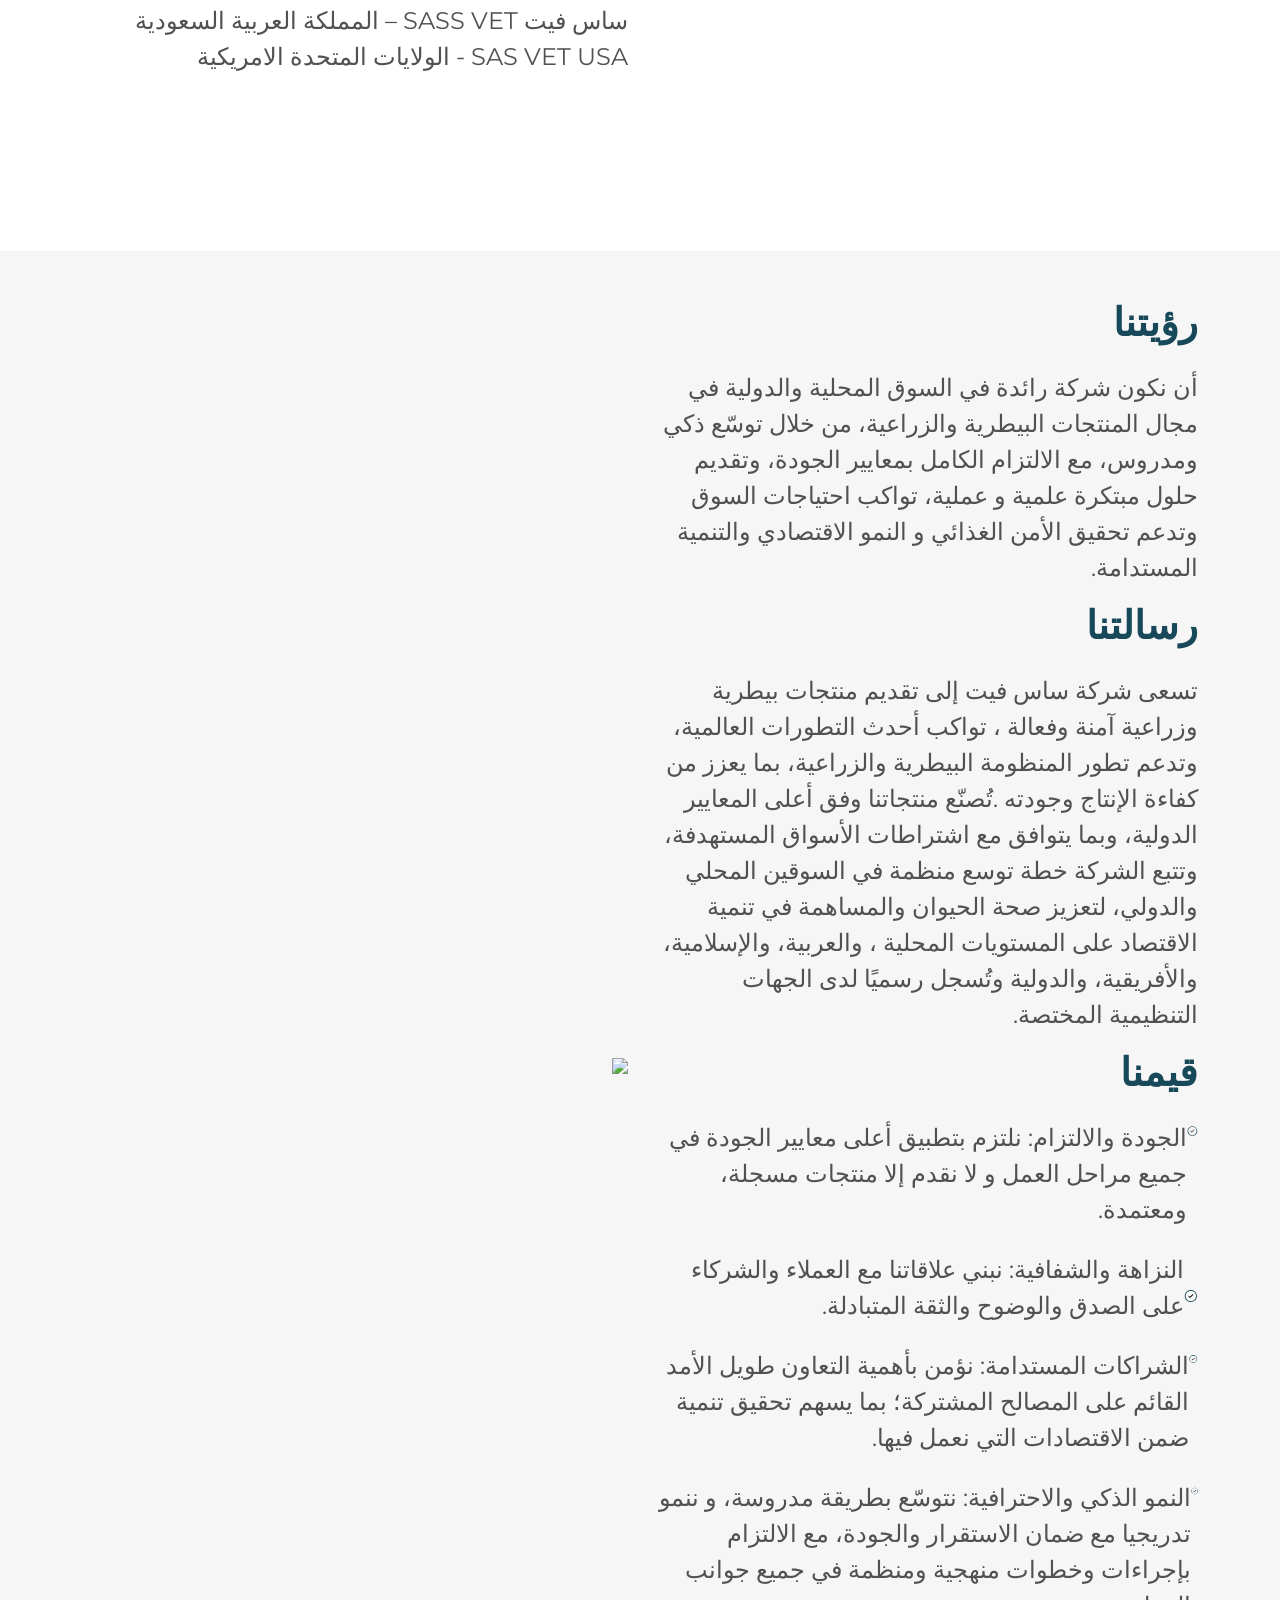
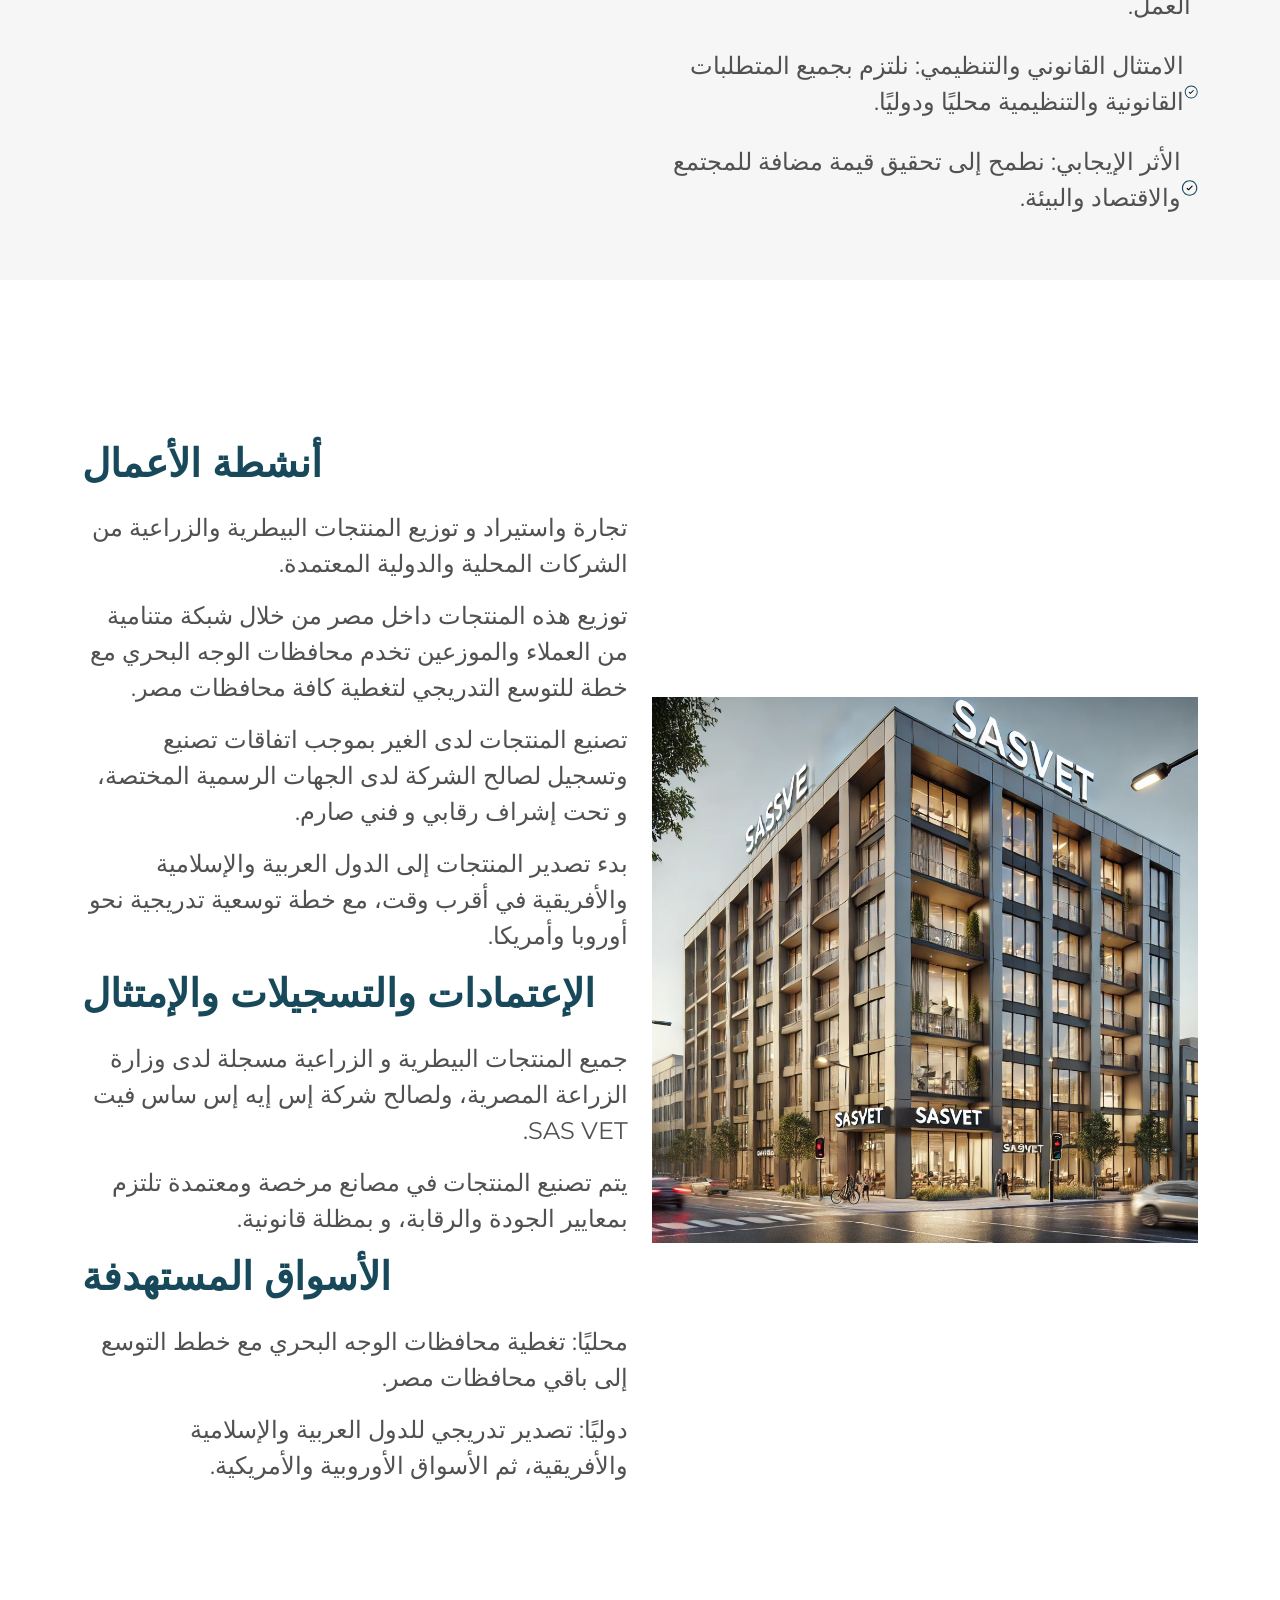
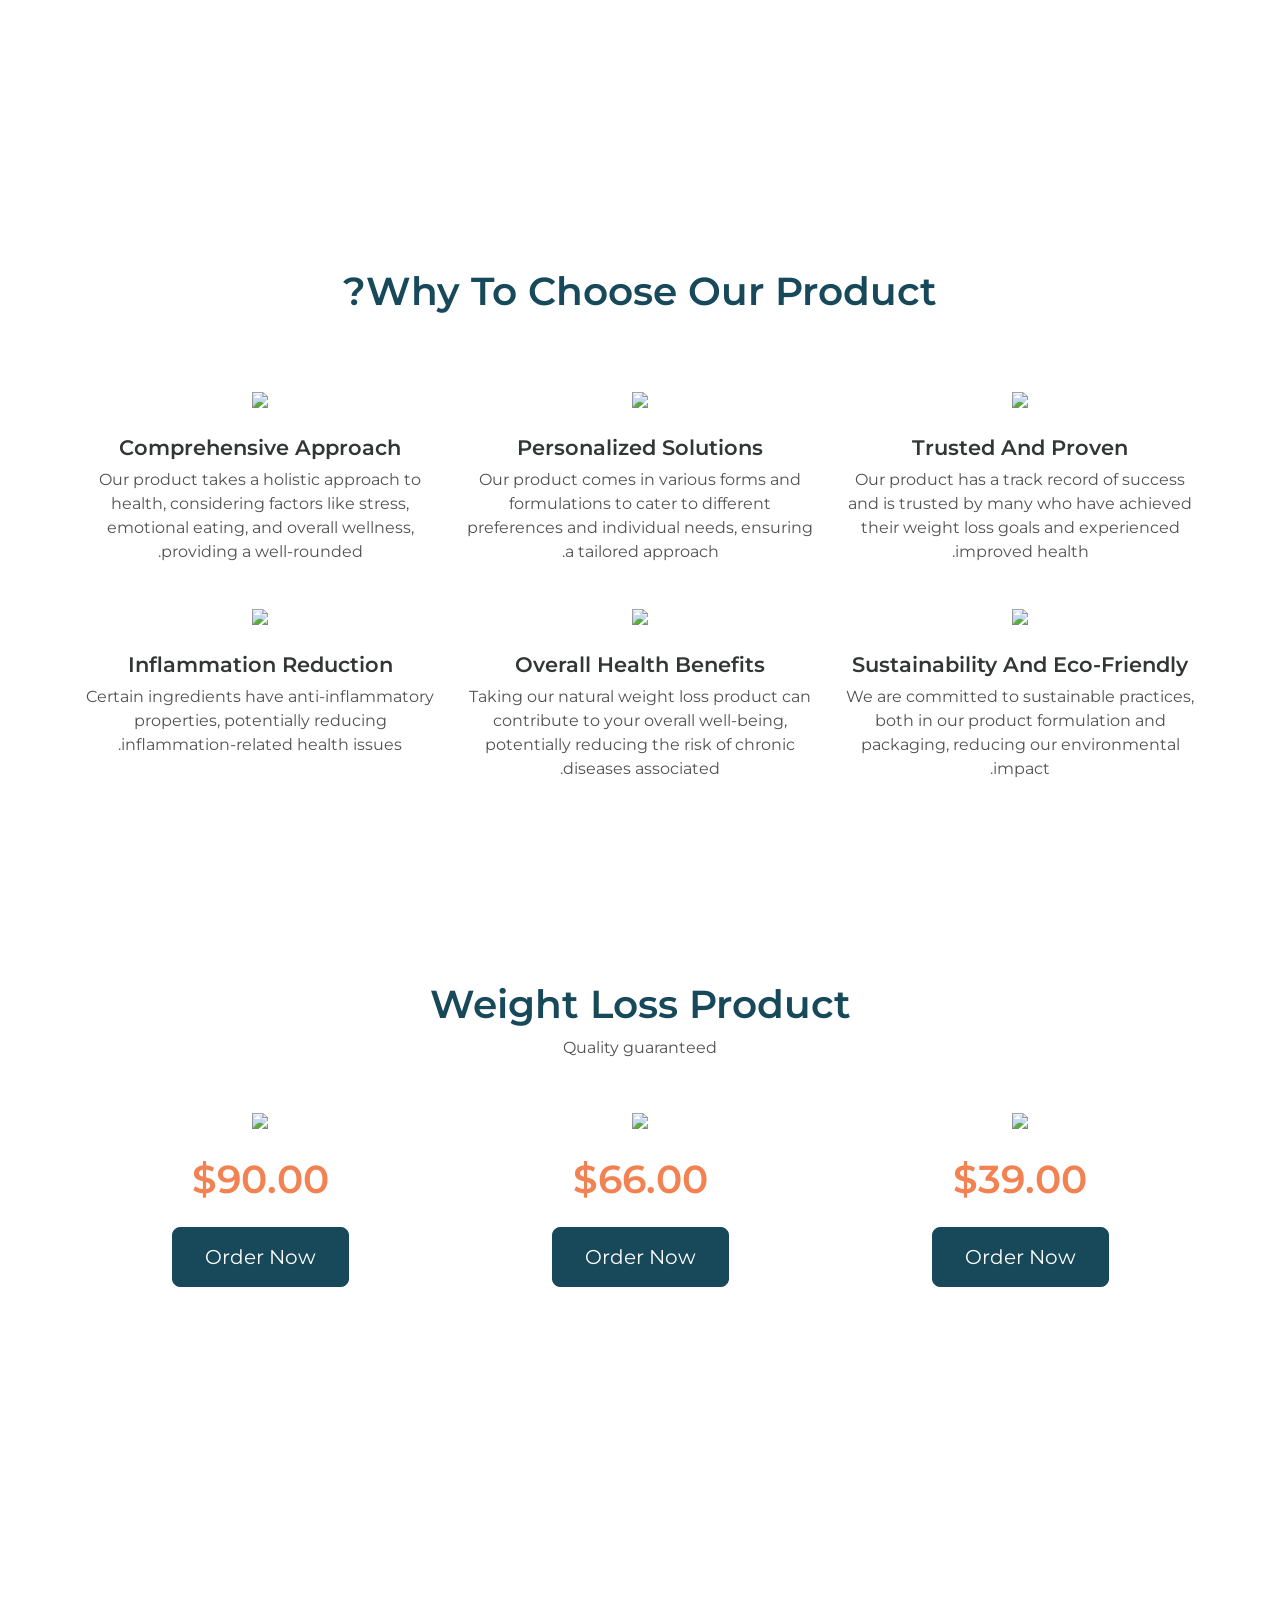
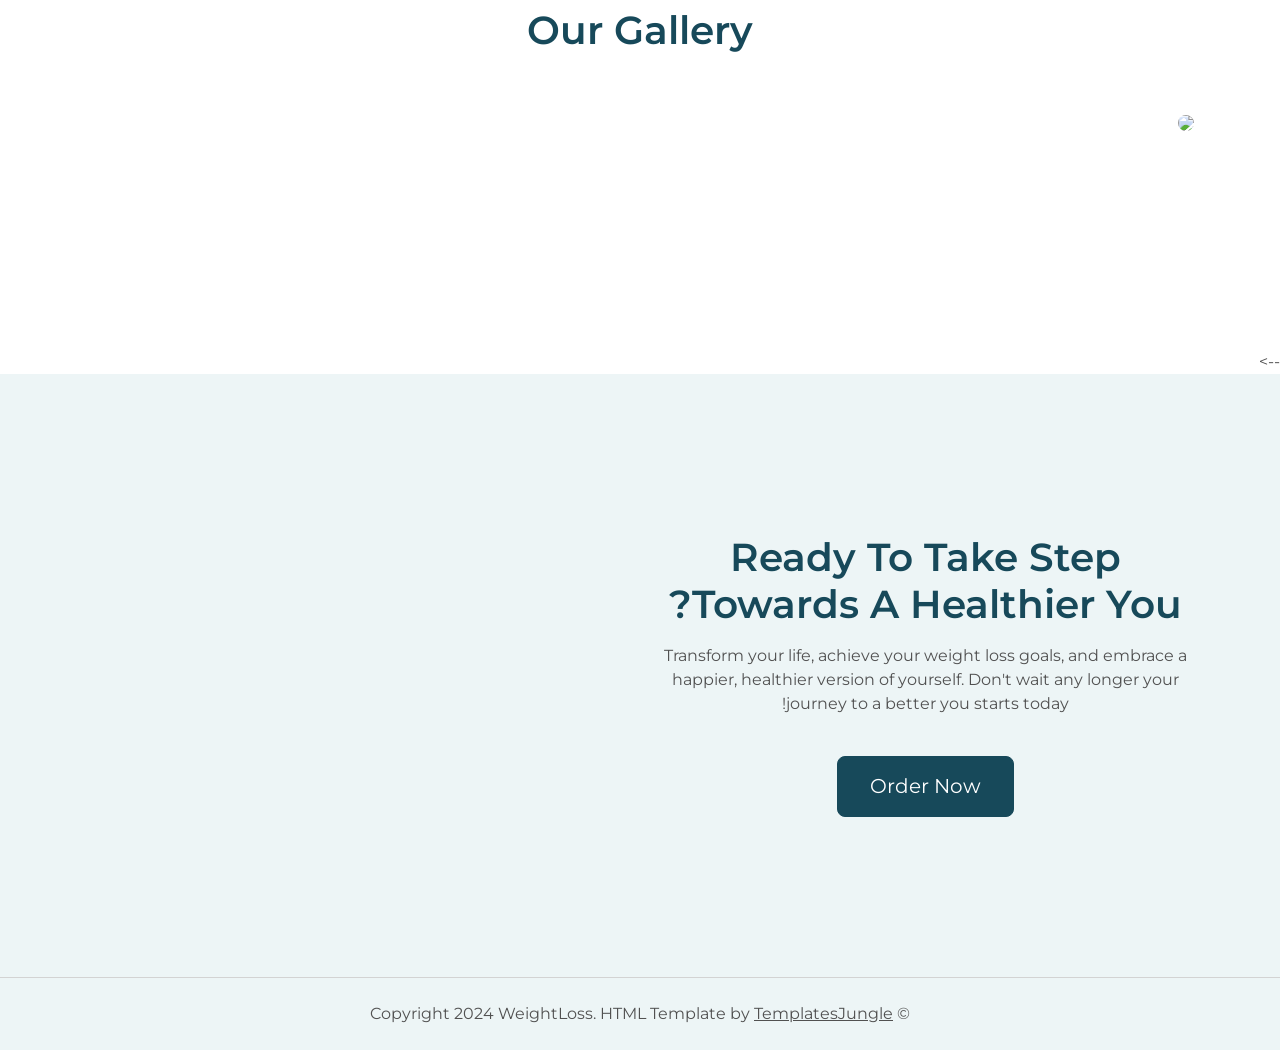
==== commit 4e204cb9: "Update index.html" ====
--- a/index.html
+++ b/index.html
@@ -1,5 +1,5 @@
 <!doctype html>
-<html lang="en">
+<html lang="ar" dir="rtl">
     <head>
         <title>SAS-VET-EG</title>
         <meta charset="utf-8">
@@ -59,23 +59,26 @@
               <div class="collapse navbar-collapse justify-content-end" id="navbarTogglerDemo02">
                 <ul class="navbar-nav gap-4 text-end mb-2 mb-lg-0">
                   <li class="nav-item">
-                    <a class="nav-link active text-uppercase fw-bold" aria-current="page" href="#home">Home</a>
+                    <a class="nav-link active text-uppercase fw-bold" aria-current="page" href="#home">الصفحة الرئيسية</a>
                   </li>
                   <li class="nav-item">
-                    <a class="nav-link text-uppercase fw-bold" aria-current="page" href="#about">About</a>
+                    <a class="nav-link text-uppercase fw-bold" aria-current="page" href="#about">نبذة عن الشركة</a>
                   </li>
                   <li class="nav-item">
-                    <a class="nav-link text-uppercase fw-bold" aria-current="page" href="#features">Features</a>
+                    <a class="nav-link text-uppercase fw-bold" aria-current="page" href="#features">رؤيتنا</a>
                   </li>
                   <li class="nav-item">
-                    <a class="nav-link text-uppercase fw-bold" aria-current="page" href="#product">Product</a>
+                    <a class="nav-link text-uppercase fw-bold" aria-current="page" href="#product">منتجاتنا</a>
                   </li>
+                  <!--
                   <li class="nav-item">
                     <a class="nav-link text-uppercase fw-bold" aria-current="page" href="#reviews">Review</a>
                   </li>
+                  -->
                   <li class="nav-item">
-                    <a class="nav-link text-uppercase fw-bold" aria-current="page" href="#gallery">Gallery</a>
+                    <a class="nav-link text-uppercase fw-bold" href="english.html">For English</a>
                   </li>
+
                  <!-- <li class="nav-item">
                     <a class="nav-link text-uppercase fw-bold" aria-current="page" href="https://templatesjungle.gumroad.com/l/weightloss-product-landing-page-bootstrap-html-website-template" target="_blank">Get Pro</a>
                  --></li>
@@ -93,36 +96,41 @@
                 </div>
                 <div class="col-md-6">
                 <h1 class="mb-5">
-                 Pioneering Innovation for A Healthier Animal and Poultry Future
+                 شركة ابتكارية ريادية في مجال صحة الحيوانات والدواجن
                 </h1>
                   <div class="d-flex align-items-center icon mt-2">
                     <svg class="circle" width="22" height="22">
                         <use xlink:href="#circle"></use>
                     </svg>
-                    <p class="px-2 mb-0 fw-medium">
-                        
-                         High Quality & Competitive price
+                    <p class="fs-4" dir="rtl" lang="ar" style="text-align: right;">
+                        اعلى جودة مع افضل اسعار
                     </p>
                   </div>
                   <div class="d-flex align-items-center icon mt-2">
                     <svg class="circle" width="22" height="22">
                         <use xlink:href="#circle"></use>
                     </svg>
-                    <p class="px-2 mb-0 fw-medium">
-                        No Harmful Chemicals
+                    <p class="fs-4" dir="rtl" lang="ar" style="text-align: right;" >
+                        لا تحتوي على مواد كيمائية ضارة
                     </p>
                   </div>
                   <div class="d-flex align-items-center icon mt-2">
                     <svg class="circle" width="22" height="22">
                         <use xlink:href="#circle"></use>
                     </svg>
-                    <p class="px-2 mb-0 fw-medium">
-                      100% Effective Products 
+                    <p class="fs-4" dir="rtl" lang="ar" style="text-align: right;">
+                      100% مفعول مضمون 
                     </p>
                   </div>
-                  <button type="button" class="btn btn-primary btn-lg mt-5 btn-color">
-                    Order now
-                  </button>                     
+                  <div class="col-md-4 text-center">
+                    <a
+                      href="https://wa.me/201101226416?text=Hello%20I%20would%20like%20to%20order"
+                      target="_blank"
+                      class="btn btn-primary btn-lg mt-3 btn-color"
+                    >
+                      تواصل معنا
+                    </a>
+                  </div>                   
                 </div>
               </div>
             </div>
@@ -138,70 +146,131 @@
                   </div>
                   <div class="col text-start">
                     <div>
-                        <h2 class="mb-4">
-                          Promising National Enterprise
-                        </h2>
-                        
-                        <p>
-                         شركة مصرية وطنية واعدة تأسست عام ٢٠١٧ تلبيةً لحاجة السوق البيطري الى منتجات عالية الجودة بأسعار تنافسية بدأت نشاطها من محافظة البحيرة احدى اهم محافظات الوجة البحري في السوق البيطري. وامتدّ نشاطها عبر اغلب محافظات الوجة البحري، مع تنفيذ قرارات مجلس الإدارة للانتشار في كل ربوع محافظات مصر ومن ثَمَّ تفعيل النشاط التصديري للدول العربية والإسلامية والأفريقية ومنهاالى جميع دول العالم تأسست الشركة الأخت عام ٢٠٢٥ في الولايات المتحدة الأمريكة بتعاون مشترك مع بعض المستثمرين الأمريكين
+                      <h2 class="mb-4 arabic-title">
+                        نبذة عن الشركة
+                      </h2>
+                      
+                        <p class="fs-4" dir="rtl" lang="ar" style="text-align: right;">
+                          تأسست شركة ساس فيت (SAS VET) في عام 2017 بمحافظة البحيرة – جمهورية مصر العربية، ا
+                          حدي اهم محافظات الوجه البحري في
+                           السوق البيطري و الزراعي، وتعمل في مجال تجارة
+                           واستيراد وتوزيع المنتجات البيطرية والزراعية،
+                           بالإضافة إلى تصنيع هذه المنتجات لدى الغير
+                           بموجب اتفاقيات تصنيع رسمية و
+                           تسجيلها لصالح SAS VET، وفق أعلى معايير الجودة، و بالاشتراطات المعتمدة في مصر و الدول 
+                           المستهدفة.
                         </p>
-                    </div> 
+
+                      
+                        <p class="fs-4" dir="rtl" lang="ar" style="text-align: right;" > 
+                          تعتمد الشركة استراتيجية توسّع ذكية تبدأ بتغطية
+                           السوق المحلي بداية من محافظات الوجه البحري، ثم التوسع تدريجيًا
+                           في باقي المحافظات، مع خطة لتفعيل نشاط التصدير تدريجيًا إلى الدول
+                           العربية والإسلامية والأفريقية، ثم الأسواق الأوروبية والأمريكية.
+
+                        </p>
+                        <p class="fs-4" dir="rtl" lang="ar" style="text-align: right;">
+                          تسعى ساس فيت للمساهمة في النمو الاقتصادي المحلي والإقليمي
+                           من خلال توفير منتجات فعالة وآمنة تسهم في تحسين صحة
+                            الحيوان وزيادة الإنتاج الزراعي و بأسعار تنافسية، بما يتوافق مع مبادئ التنمية المستدامة.
+                        </p>
+                        <p class="fs-4" dir="rtl" lang="ar" style="text-align: right;">
+                          و في إطار توجهنا نحو التوسع الدولي؛ تربط الشركة 
+                          علاقات تعاون غير ملزمة مع:
+                          <br>
+                          ساس فيت SASS VET – المملكة العربية السعودية<br>
+                          SAS VET USA - الولايات المتحدة الامريكية<br>
+                        </p>
                   </div>
                </div>
             </div>
         </section>
 
-     <!-- >   <section id="features" class="bg-body-secondary py-5">
+        <section id="features" class="bg-body-secondary py-5">
             <div class="container">
                 <div class="row align-items-center">
                     <div class="col-md-6">
                       <h2 class="mb-4">
-                        Benefits of Our Natural Weight Loss Product
+                       رؤيتنا
                       </h2>
-                      <p>
-                          Mauris adipiscing non gravida pretium mi neque orci pulvinar. In imperdiet gravida quisque in in integer et urna porta rhoncus enim est in. 
-                      </p>
-                      <ul class="ps-0">
-                        <li class="d-flex align-items-center icon mt-2">
+                          <p class="fs-4" dir="rtl" lang="ar" style="text-align: right;">
+                            أن نكون شركة رائدة في السوق المحلية والدولية في
+                             مجال المنتجات البيطرية والزراعية، من خلال توسّع ذكي ومدروس، مع
+                             الالتزام الكامل بمعايير الجودة، وتقديم حلول مبتكرة علمية
+                             و عملية، تواكب احتياجات السوق وتدعم تحقيق الأمن 
+                            الغذائي و النمو الاقتصادي والتنمية المستدامة.
+                          </p>
+                          <h2 class="mb-4">
+                            رسالتنا
+                           </h2>
+                          <p class="fs-4" dir="rtl" lang="ar" style="text-align: right;">
+                            تسعى شركة ساس فيت إلى تقديم منتجات بيطرية وزراعية آمنة وفعالة
+                            ، تواكب أحدث التطورات العالمية، وتدعم تطور المنظومة 
+                            البيطرية والزراعية، بما يعزز من كفاءة الإنتاج وجودته
+                            .تُصنّع منتجاتنا وفق أعلى المعايير الدولية،
+                              وبما يتوافق مع اشتراطات الأسواق المستهدفة،
+                              وتتبع الشركة خطة توسع
+                              منظمة في السوقين المحلي والدولي، لتعزيز صحة الحيوان
+                              والمساهمة في تنمية الاقتصاد على المستويات المحلية
+                              ، والعربية، والإسلامية، والأفريقية، والدولية
+                              وتُسجل رسميًا لدى الجهات التنظيمية المختصة.
+                            </p>
+                            <h2 class="mb-4">
+                              قيمنا
+                            </h2>
+                            <li class="d-flex align-items-start icon mt-2">
+                              <svg class="circle" width="22" height="22">
+                                <use xlink:href="#circle"></use>
+                              </svg>
+                              <p class="fs-4" class="px-2 mb-0 fw-medium" dir="rtl" lang="ar" style="text-align: right;">
+                                الجودة والالتزام: نلتزم بتطبيق أعلى معايير الجودة في جميع مراحل العمل
+                                 و لا نقدم إلا منتجات مسجلة، ومعتمدة.
+                              </p>
+                            </li> 
+                            </li>
+                            <li class="d-flex align-items-center icon mt-2">
+                              <svg class="circle" width="22" height="22">
+                                  <use xlink:href="#circle"></use>
+                              </svg>
+                              <p class="fs-4" class="px-2 mb-0 fw-medium" dir="rtl" lang="ar" style="text-align: right;" >
+                                النزاهة والشفافية: نبني علاقاتنا مع العملاء والشركاء على الصدق والوضوح والثقة المتبادلة.
+                              </p>
+                            </li>
+                            <li class="d-flex align-items-start icon mt-2">
+                              <svg class="circle" width="22" height="22">
+                                <use xlink:href="#circle"></use>
+                              </svg>
+                              <p class="fs-4" class="px-2 mb-0 fw-medium" dir="rtl" lang="ar" style="text-align: right;">
+                                الشراكات المستدامة: نؤمن بأهمية التعاون طويل الأمد القائم على المصالح المشتركة؛
+                                 بما يسهم تحقيق تنمية ضمن الاقتصادات التي نعمل فيها.
+                              </p>
+                            </li> 
+                            <li class="d-flex align-items-start icon mt-2">
+                              <svg class="circle" width="22" height="22">
+                                <use xlink:href="#circle"></use>
+                              </svg>
+                              <p class="fs-4" class="px-2 mb-0 fw-medium" dir="rtl" lang="ar" style="text-align: right;">
+                                النمو الذكي والاحترافية: نتوسّع بطريقة مدروسة، و ننمو تدريجيا مع ضمان الاستقرار
+                                والجودة، مع الالتزام بإجراءات وخطوات منهجية ومنظمة في جميع جوانب العمل.
+                              </p>
+                            </li>                          
+                          <li class="d-flex align-items-center icon mt-2">
                             <svg class="circle" width="22" height="22">
                                 <use xlink:href="#circle"></use>
                             </svg>
-                            <p class="px-2 mb-0 fw-medium">
-                              Our weight loss product is formulated with natural ingredients.
+                            <p class="fs-4" class="px-2 mb-0 fw-medium" dir="rtl" lang="ar" style="text-align: right;" >
+                              الامتثال القانوني والتنظيمي: 
+                              نلتزم بجميع المتطلبات القانونية والتنظيمية محليًا ودوليًا.
                             </p>
-                        </li>
-                        <li class="d-flex align-items-center icon mt-2">
+                          </li>
+                          <li class="d-flex align-items-center icon mt-2">
                             <svg class="circle" width="22" height="22">
                                 <use xlink:href="#circle"></use>
                             </svg>
-                            <p class="px-2 mb-0 fw-medium">
-                              Our product can help curb your cravings and reduce the urge to overeat.
+                            <p class="fs-4" class="px-2 mb-0 fw-medium" dir="rtl" lang="ar" style="text-align: right;" >
+                              الأثر الإيجابي: نطمح إلى تحقيق قيمة مضافة للمجتمع والاقتصاد والبيئة.
                             </p>
-                        </li>
-                        <li class="d-flex align-items-center icon mt-2">
-                            <svg class="circle" width="22" height="22">
-                                <use xlink:href="#circle"></use>
-                            </svg>
-                            <p class="px-2 mb-0 fw-medium">
-                              Many users experience increased energy and vitality while taking.
-                            </p>
-                        </li>
-                        <li class="d-flex align-items-center icon mt-2">
-                            <svg class="circle" width="22" height="22">
-                                <use xlink:href="#circle"></use>
-                            </svg>
-                            <p class="px-2 mb-0 fw-medium">
-                              Some ingredients support better digestion, helping your body absorb.
-                            </p>
-                        </li>
-                        <li class="d-flex align-items-center icon mt-2">
-                            <svg class="circle" width="22" height="22">
-                                <use xlink:href="#circle"></use>
-                            </svg>
-                            <p class="px-2 mb-0 fw-medium">
-                              Our product can assist in maintaining stable blood sugar levels.
-                            </p>
-                        </li>
+                          </li>
                       </ul>
                     </div>
                     <div class="col-md-6">
@@ -210,6 +279,67 @@
                 </div>
             </div>
         </section>
+
+        <section id="about-2" class="section-padding">
+          <div class="container">
+             <div class="row align-items-center">
+                <div class="col">
+                    <div >
+                       <img src="images/product-1.png" class="img-fluid"> 
+                    </div>
+                </div>
+                <div class="col text-start">
+                  <div>
+                    <h2 class="mb-4 arabic-title">
+                      أنشطة الأعمال
+                    </h2>
+                    
+                      <p  class="fs-4" dir="rtl" lang="ar" style="text-align: right;" > 
+                        تجارة واستيراد و توزيع المنتجات البيطرية 
+                        والزراعية من الشركات المحلية والدولية المعتمدة.
+                      </p>
+                      <p class="fs-4" dir="rtl" lang="ar" style="text-align: right;">
+                        توزيع هذه المنتجات داخل مصر من خلال شبكة متنامية
+                         من العملاء والموزعين تخدم محافظات الوجه البحري مع
+                        خطة للتوسع التدريجي لتغطية كافة محافظات مصر.
+                      </p>
+                      <p class="fs-4" dir="rtl" lang="ar" style="text-align: right;">
+                        تصنيع المنتجات لدى الغير بموجب اتفاقات تصنيع وتسجيل
+                         لصالح الشركة لدى الجهات الرسمية المختصة،
+                         و تحت إشراف رقابي و فني صارم.
+                      </p>
+                      <p class="fs-4" dir="rtl" lang="ar" style="text-align: right;">
+                        بدء تصدير المنتجات إلى
+                         الدول العربية والإسلامية والأفريقية في أقرب وقت،
+                         مع خطة توسعية تدريجية نحو أوروبا وأمريكا.
+                      </p>
+                      <h2 class="mb-4 arabic-title">
+                        الإعتمادات والتسجيلات والإمتثال
+                      </h2>
+                      <p class="fs-4" dir="rtl" lang="ar" style="text-align: right;">
+                        جميع المنتجات البيطرية و الزراعية مسجلة لدى وزارة 
+                        الزراعة المصرية، ولصالح شركة إس إيه إس ساس فيت SAS VET.
+                      </p>
+                      <p class="fs-4" dir="rtl" lang="ar" style="text-align: right;">
+                        يتم تصنيع المنتجات في مصانع مرخصة
+                         ومعتمدة تلتزم بمعايير الجودة والرقابة، و بمظلة قانونية.
+                      </p>
+                      <h2 class="mb-4 arabic-title">
+                        الأسواق المستهدفة
+                      </h2>
+                      <p class="fs-4" dir="rtl" lang="ar" style="text-align: right;">
+                        محليًا: تغطية محافظات الوجه 
+                        البحري مع خطط التوسع إلى باقي محافظات مصر.
+                      </p>
+                      <p class="fs-4" dir="rtl" lang="ar" style="text-align: right;">
+                        دوليًا: تصدير تدريجي للدول العربية
+                         والإسلامية والأفريقية، ثم الأسواق الأوروبية والأمريكية.
+                      </p>
+                  </div> 
+                </div>
+             </div>
+          </div>
+      </section>
 
         <section id="why-choose-us" class="section-padding">
             <div class="container mt-5">
@@ -319,7 +449,7 @@
             </div>
         </section>
 
-        <section id="reviews" class="bg-body-secondary section-padding">
+      <!--   <section id="reviews" class="bg-body-secondary section-padding">
             <div class="container">
                 <div class="text-center mb-5">
                   <h2>
@@ -572,7 +702,7 @@
                 </div>
                 <div class="testimonial-swiper-pagination position-relative mt-5 text-center"></div>
             </div>
-        </section>
+        </section> --> 
 
         <section id="gallery" class="section-padding">
           <div class="container">
@@ -612,10 +742,10 @@
             <div class="row">
               <div class="col-md-6 offset-md-3 text-center">
                 <h2 class="mb-3">
-                    Ready to Take Step Towards a Healthier animal?
+                    Ready to Take Step Towards a Healthier You?
                 </h2>
                 <p>
-                    Transform the way you tackle your farm!
+                    Transform your life, achieve your weight loss goals, and embrace a happier, healthier version of yourself. Don't wait any longer your journey to a better you starts today!
                 </p>
                 <button type="button" class="btn btn-primary btn-lg mt-4">
                     Order Now
@@ -627,7 +757,7 @@
         <hr class="m-0">
         <div class="footer-bottom container-fluid text-center bg-primary-subtle">
           <div class="copyright py-4">
-            <p class="mb-0">© Sasvet 2025
+            <p class="mb-0">© Copyright 2024 WeightLoss. HTML Template by <a href="https://templatesjungle.com/" target="_blank">TemplatesJungle</a>
             </p>
           </div>
         </div>
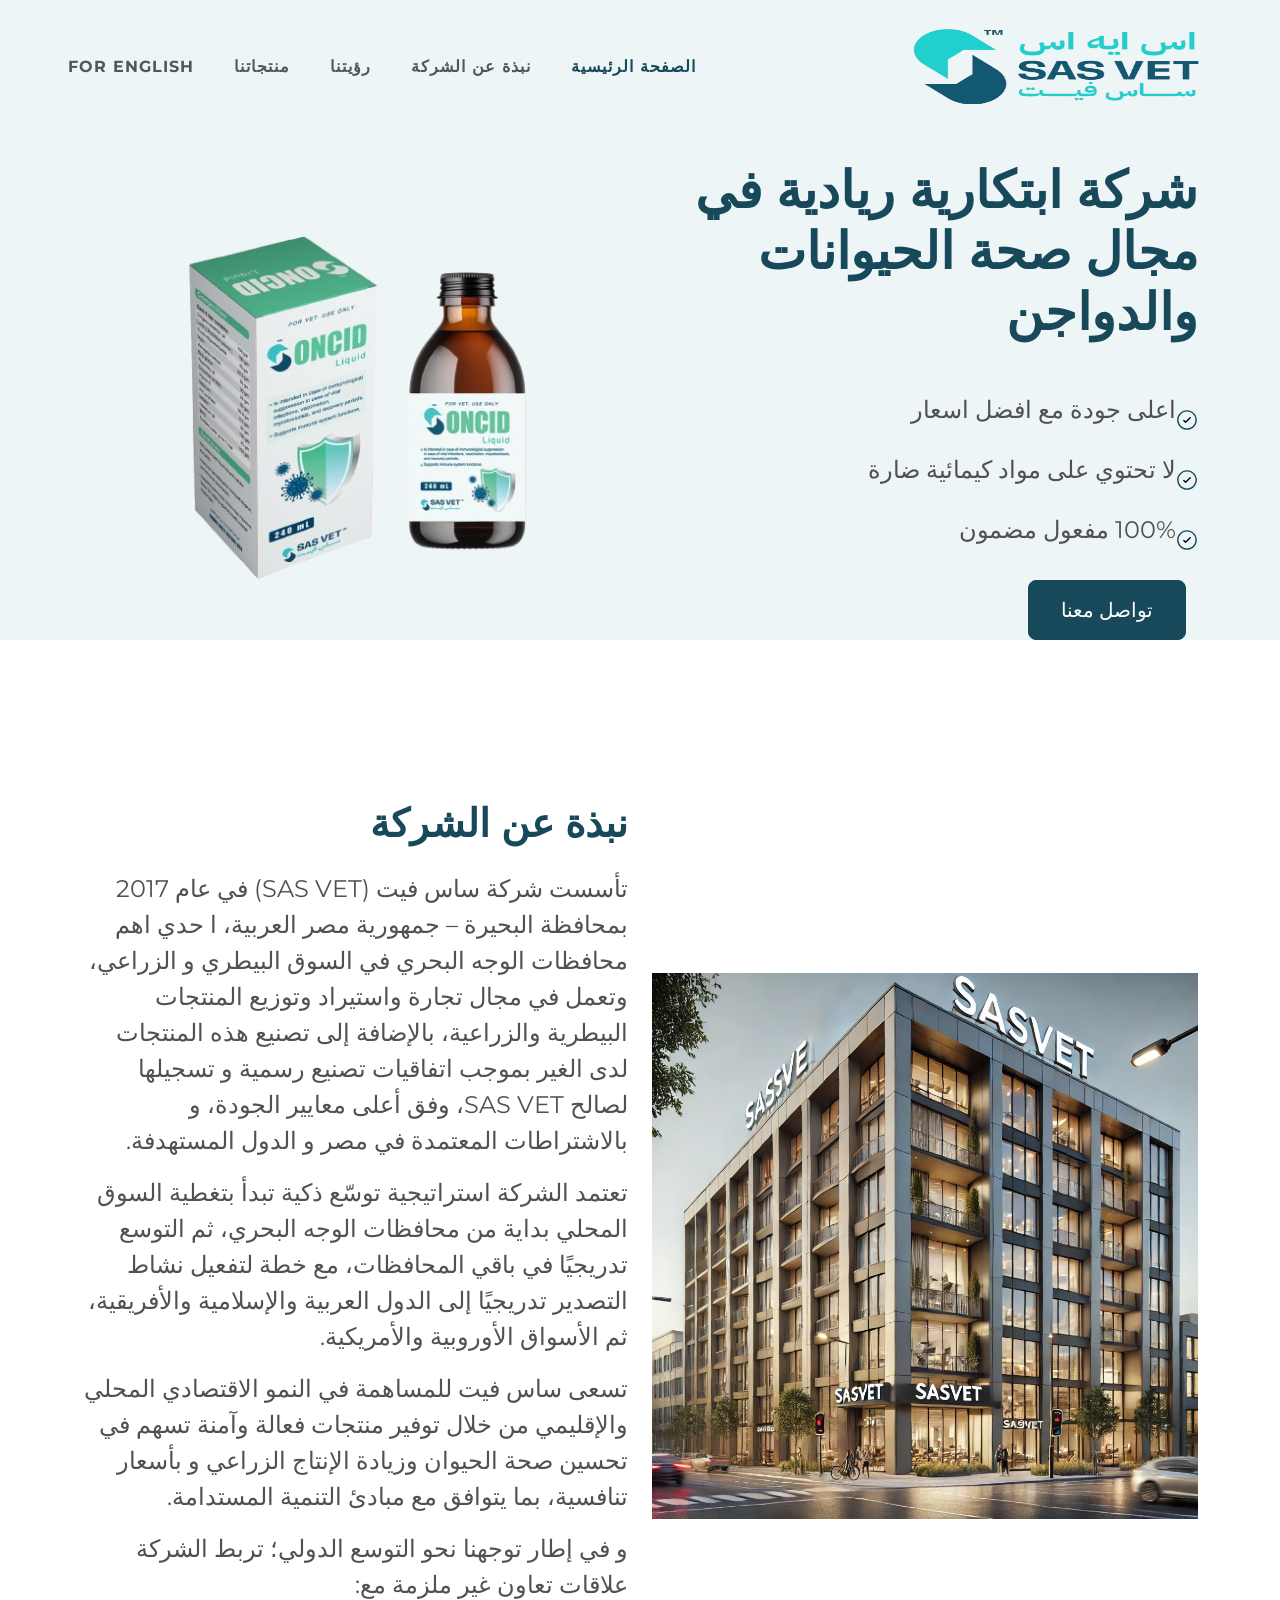
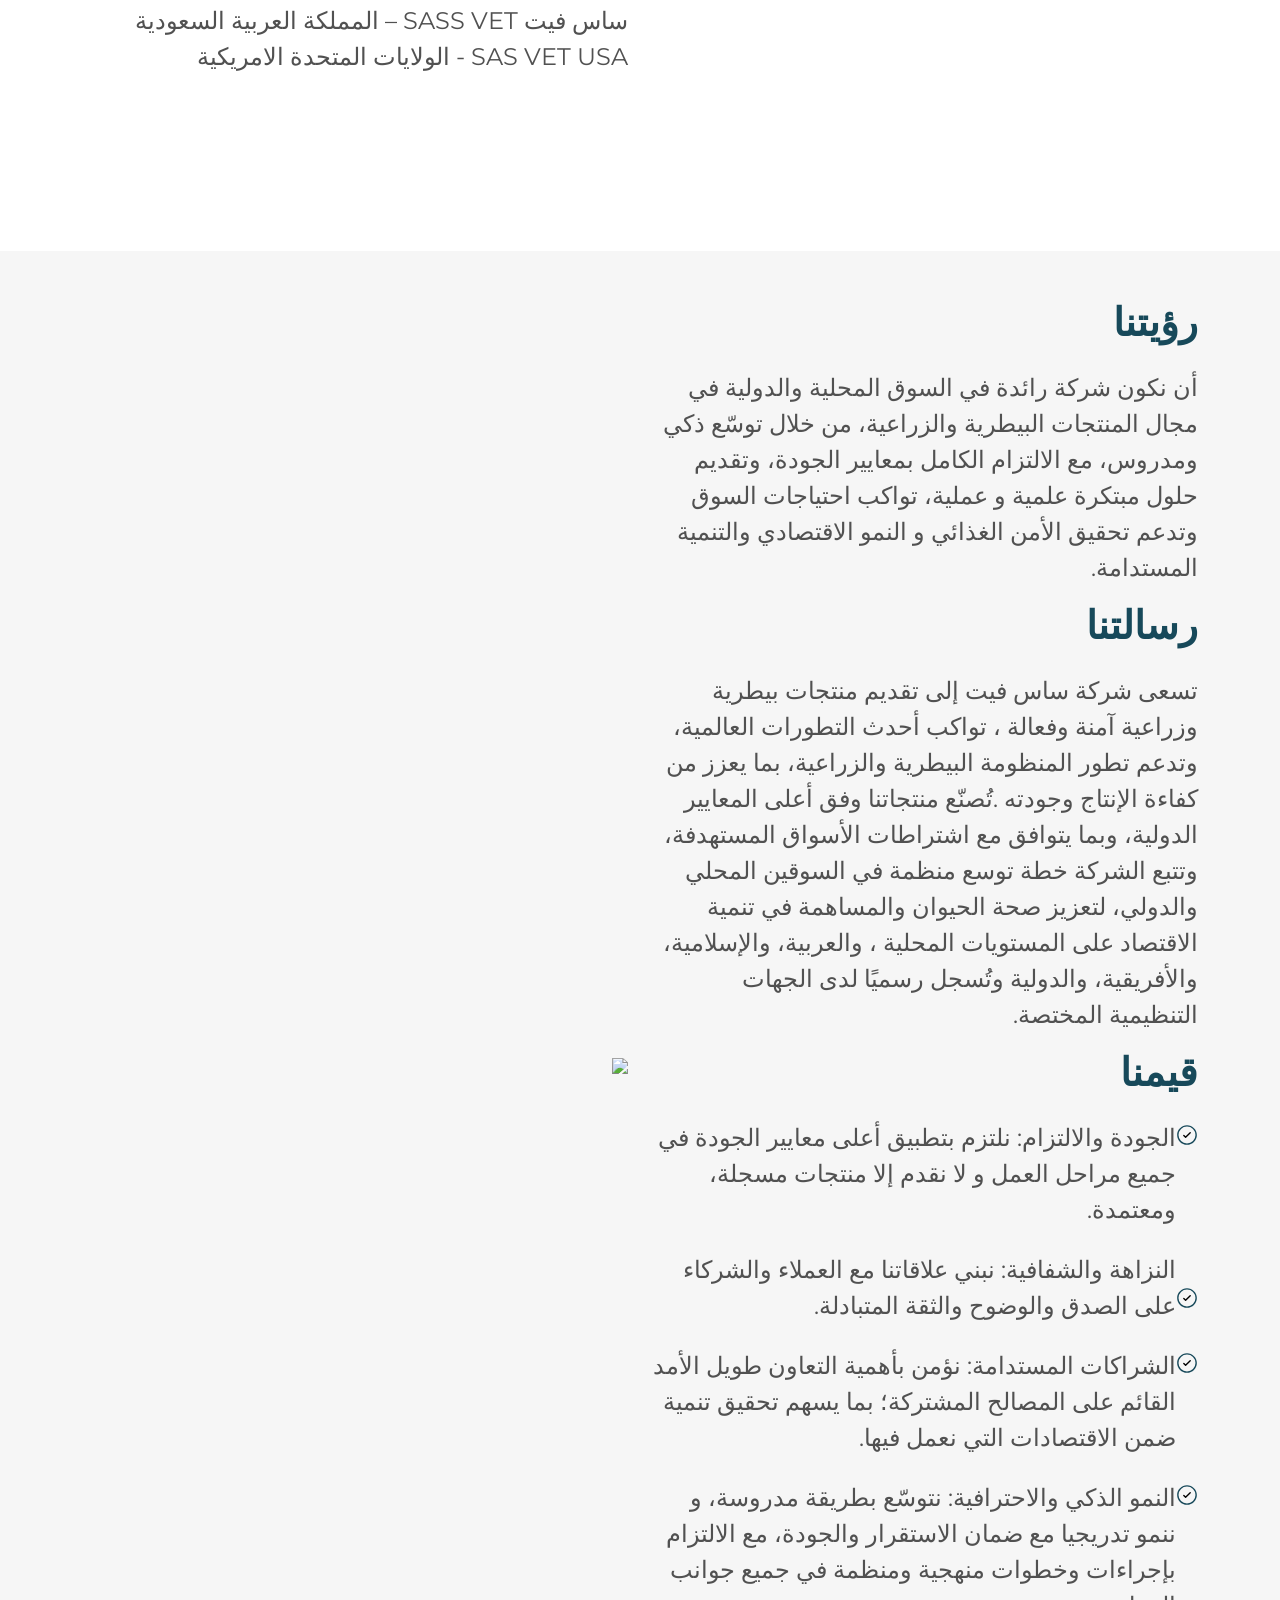
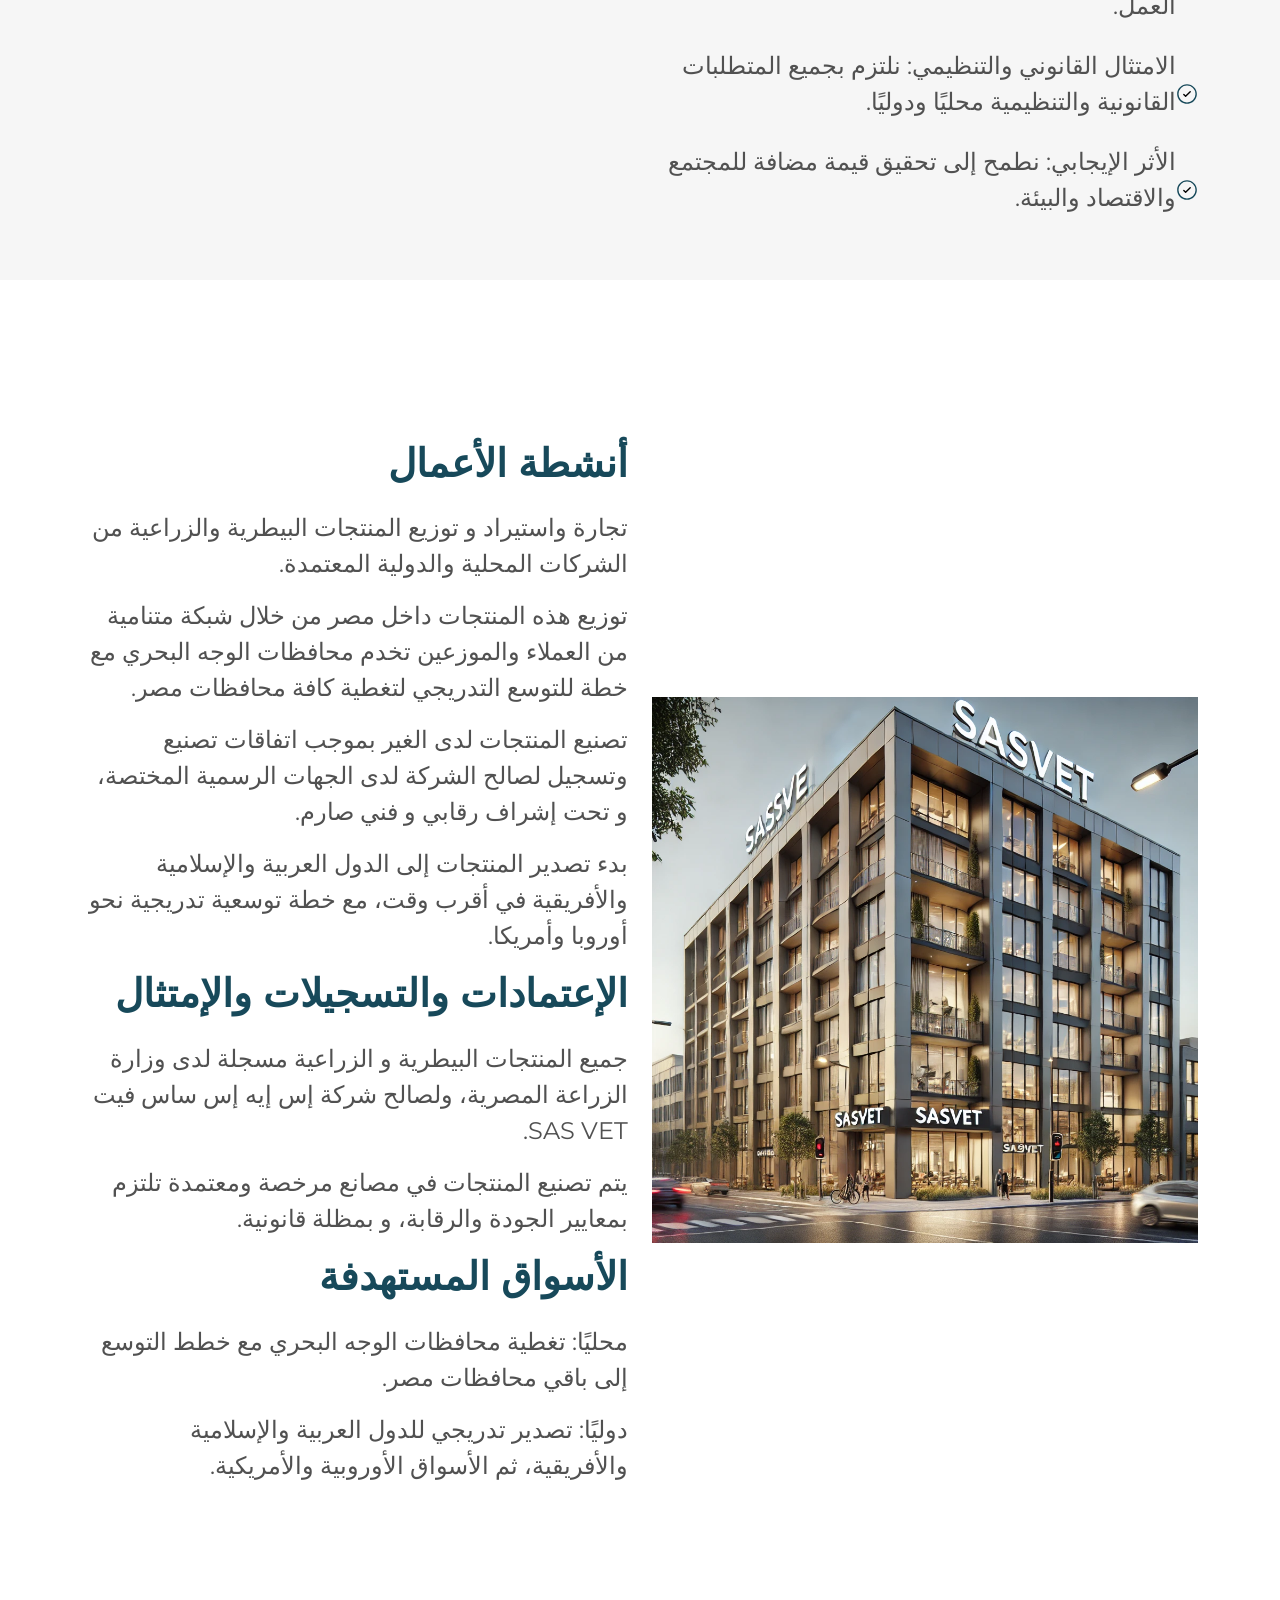
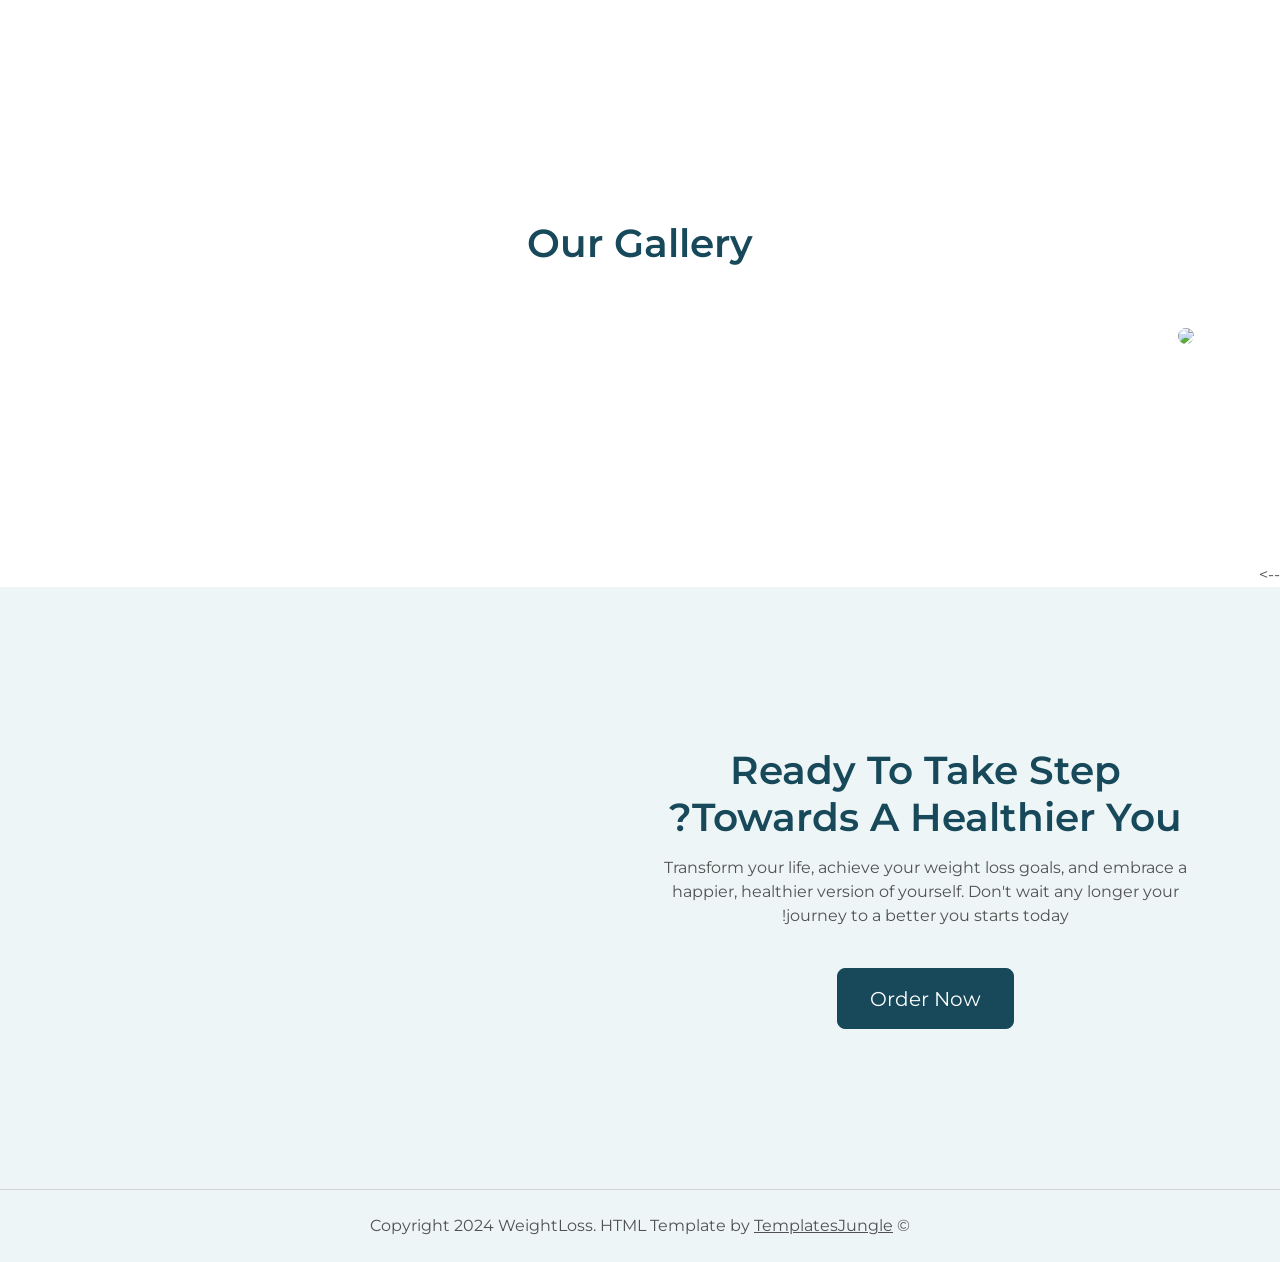
==== commit b8f52674: "Update index.html" ====
--- a/index.html
+++ b/index.html
@@ -340,7 +340,7 @@
              </div>
           </div>
       </section>
-
+    <!--
         <section id="why-choose-us" class="section-padding">
             <div class="container mt-5">
                 <div class="text-center">
@@ -448,6 +448,7 @@
                 </div>                
             </div>
         </section>
+        -->
 
       <!--   <section id="reviews" class="bg-body-secondary section-padding">
             <div class="container">
--- a/style.css
+++ b/style.css
@@ -161,3 +161,16 @@
    display: inline-block;
    width: 100%;
 }
+
+.arabic-title {
+   direction: rtl;
+   text-align: right;
+ }
+
+ .icon svg {
+   width: 22px;
+   height: 22px;
+   flex-shrink: 0; /* prevents SVG from resizing */
+   margin-top: 4px; /* optional: tweak vertical alignment */
+ }
+ 
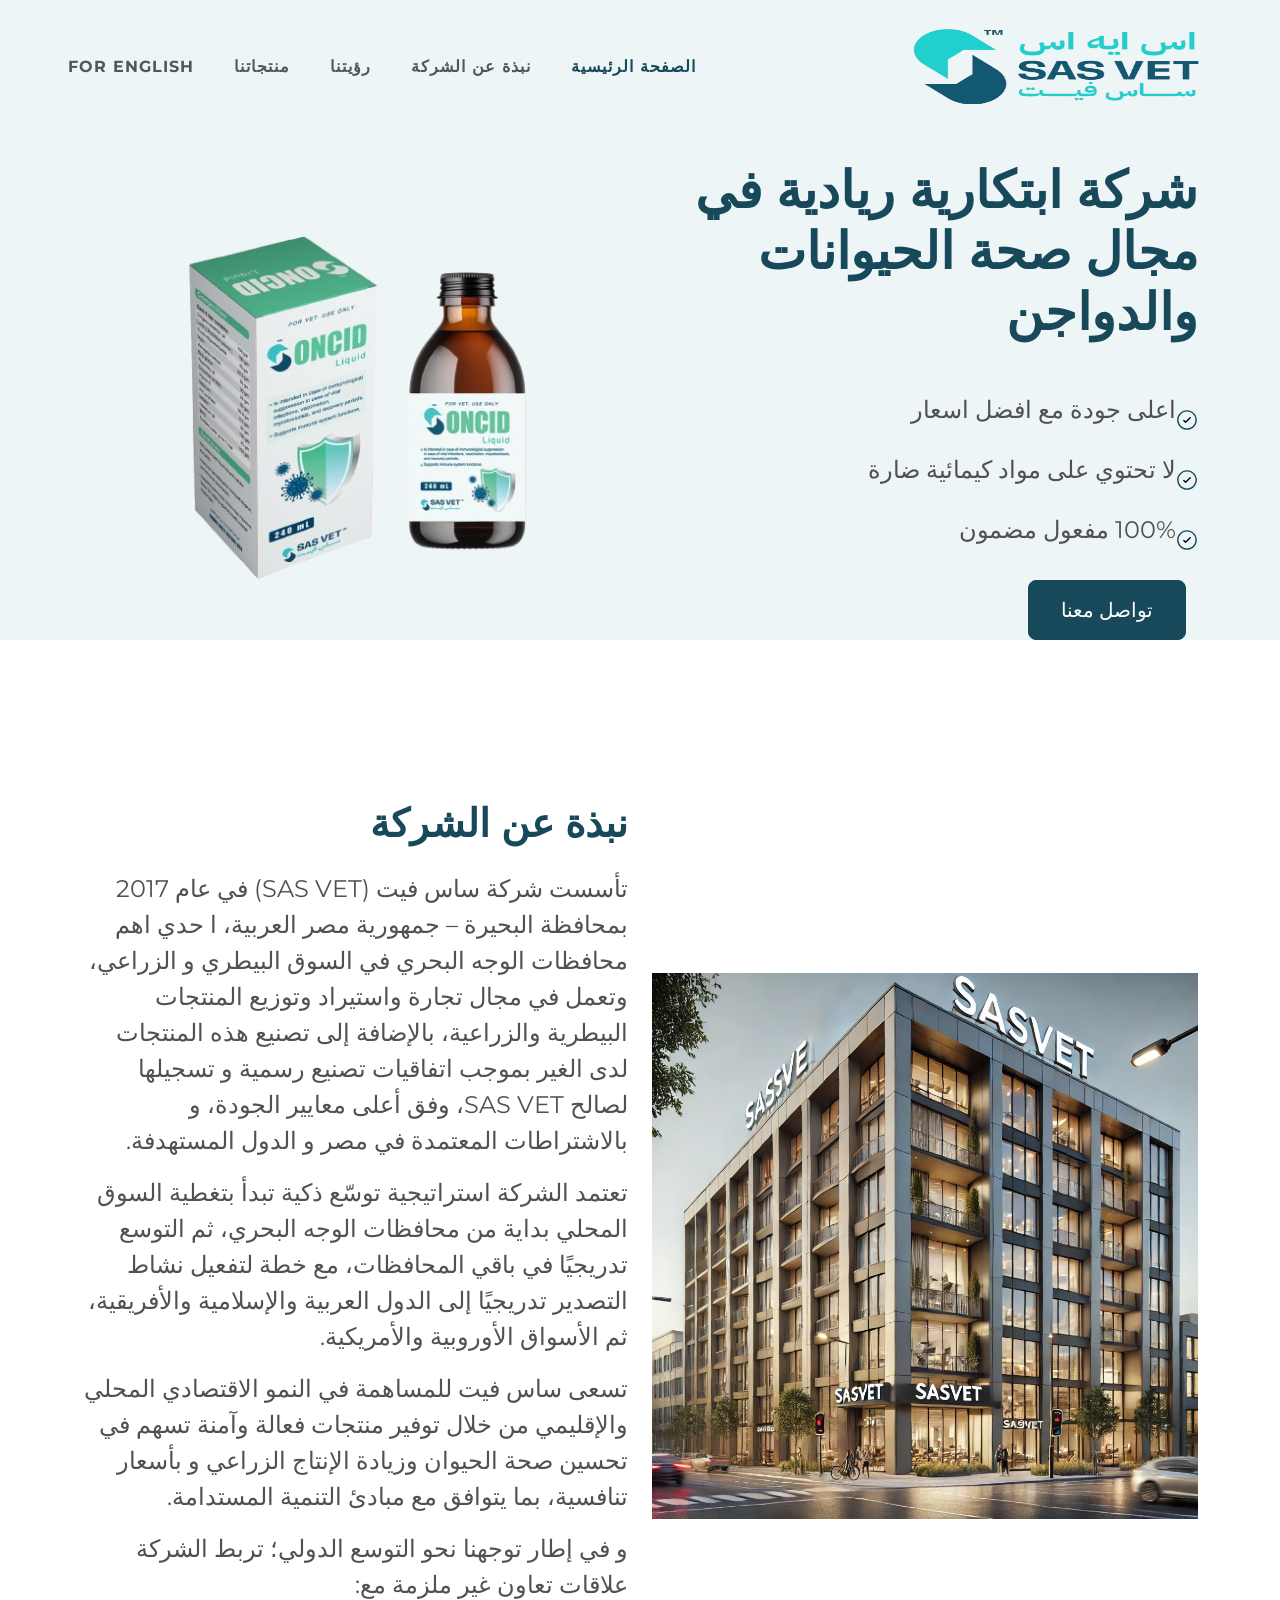
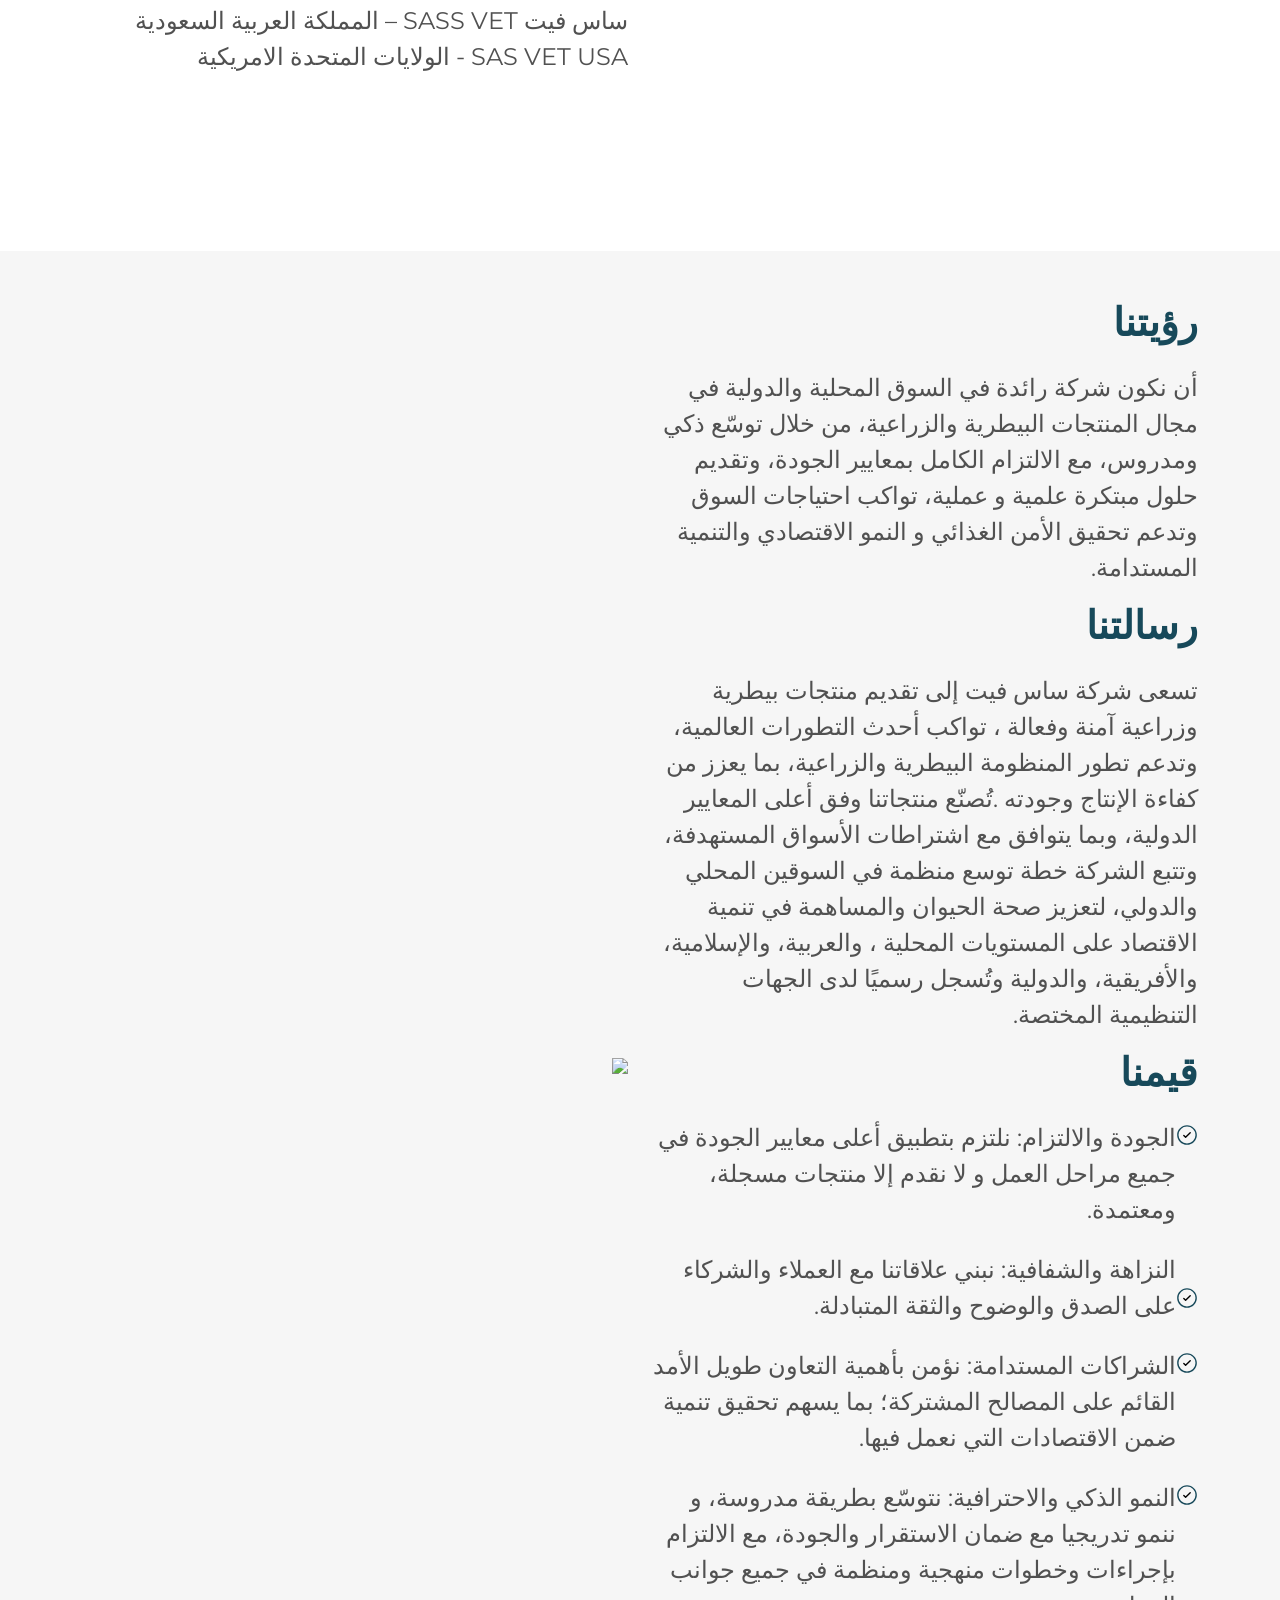
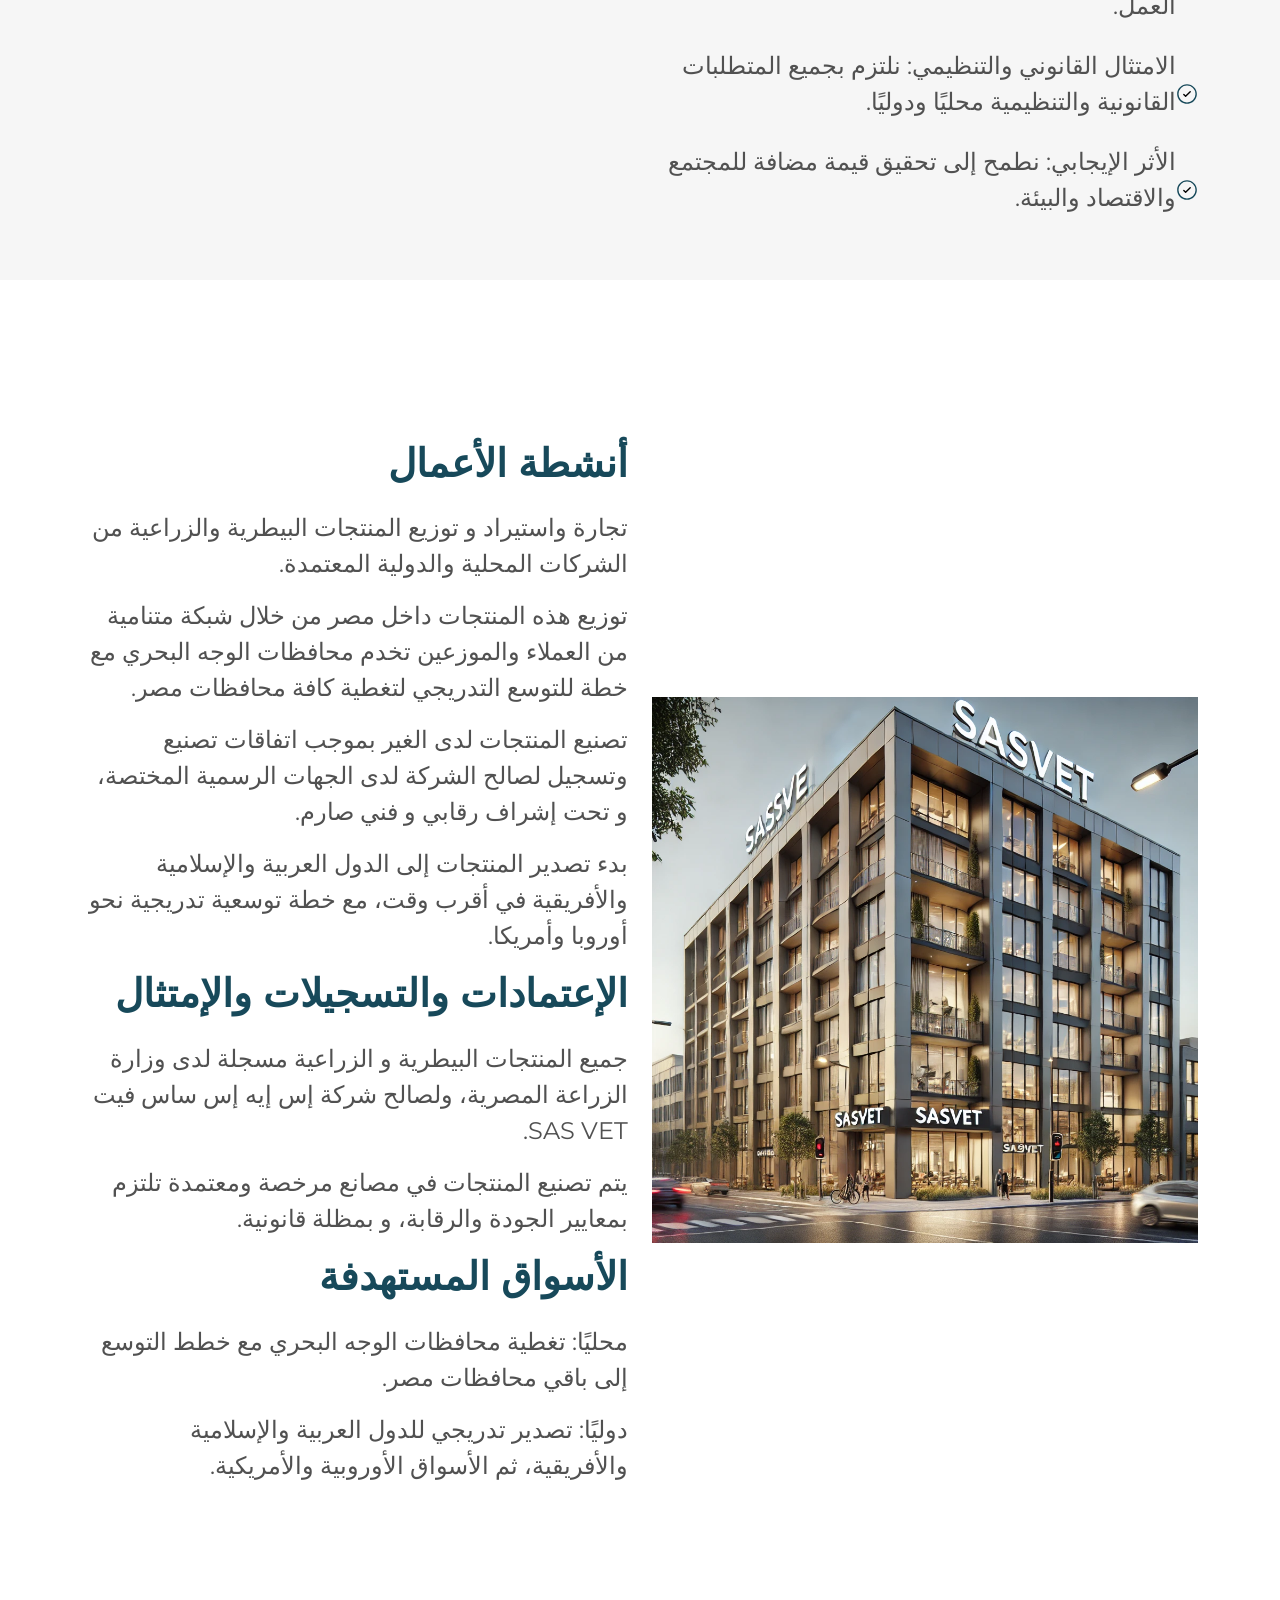
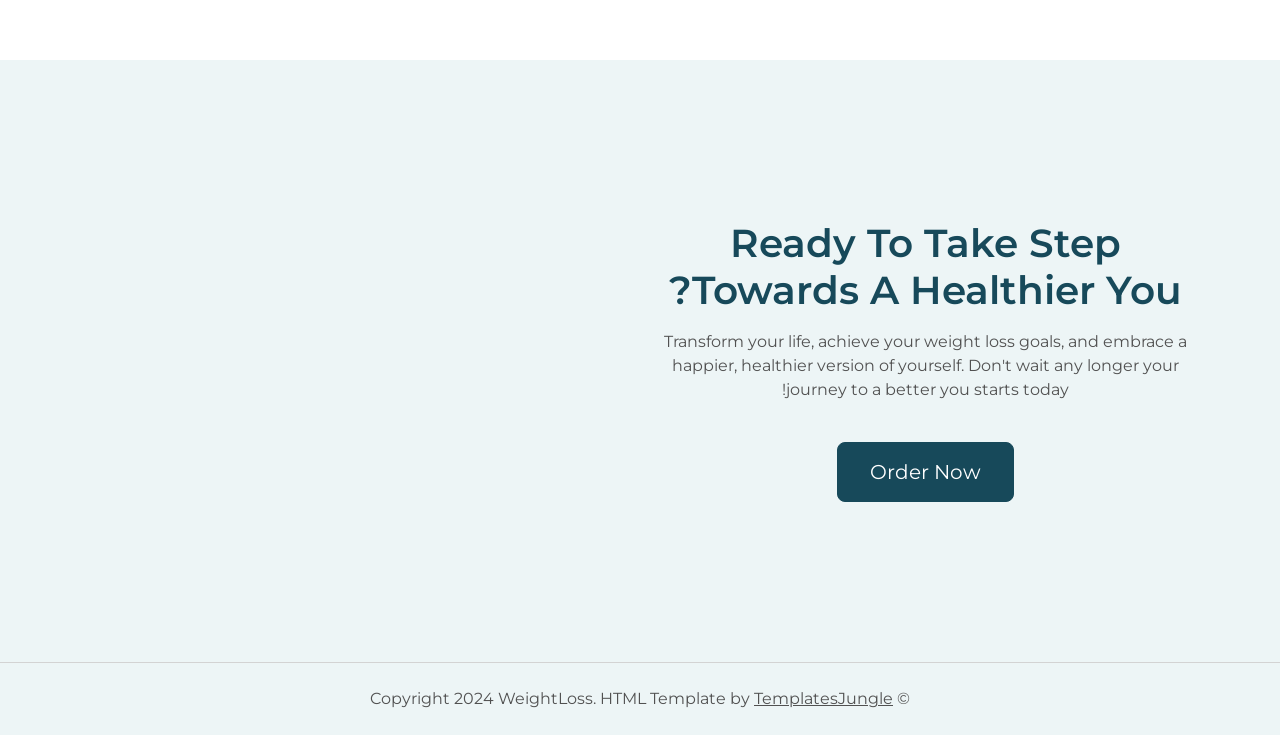
==== commit 16ee21d0: "Update index.html" ====
--- a/index.html
+++ b/index.html
@@ -703,7 +703,7 @@
                 </div>
                 <div class="testimonial-swiper-pagination position-relative mt-5 text-center"></div>
             </div>
-        </section> --> 
+        </section> 
 
         <section id="gallery" class="section-padding">
           <div class="container">
